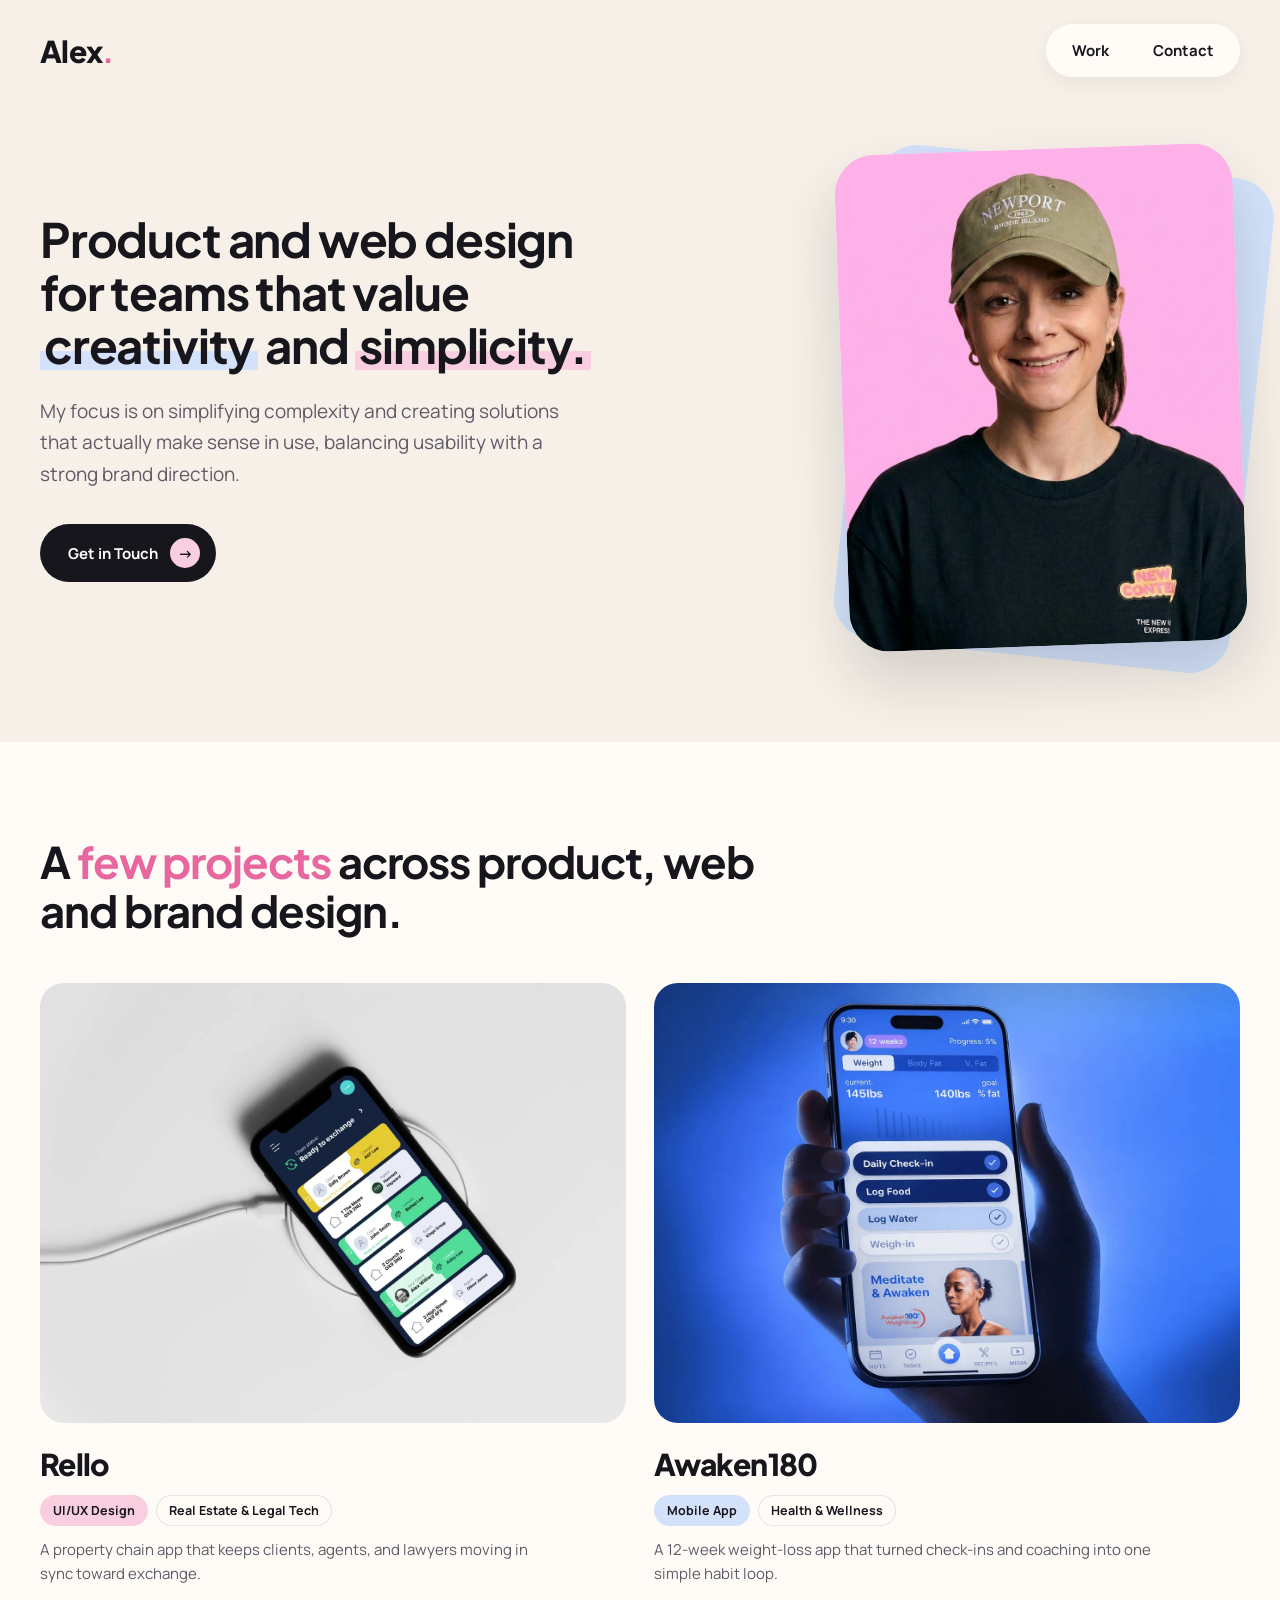
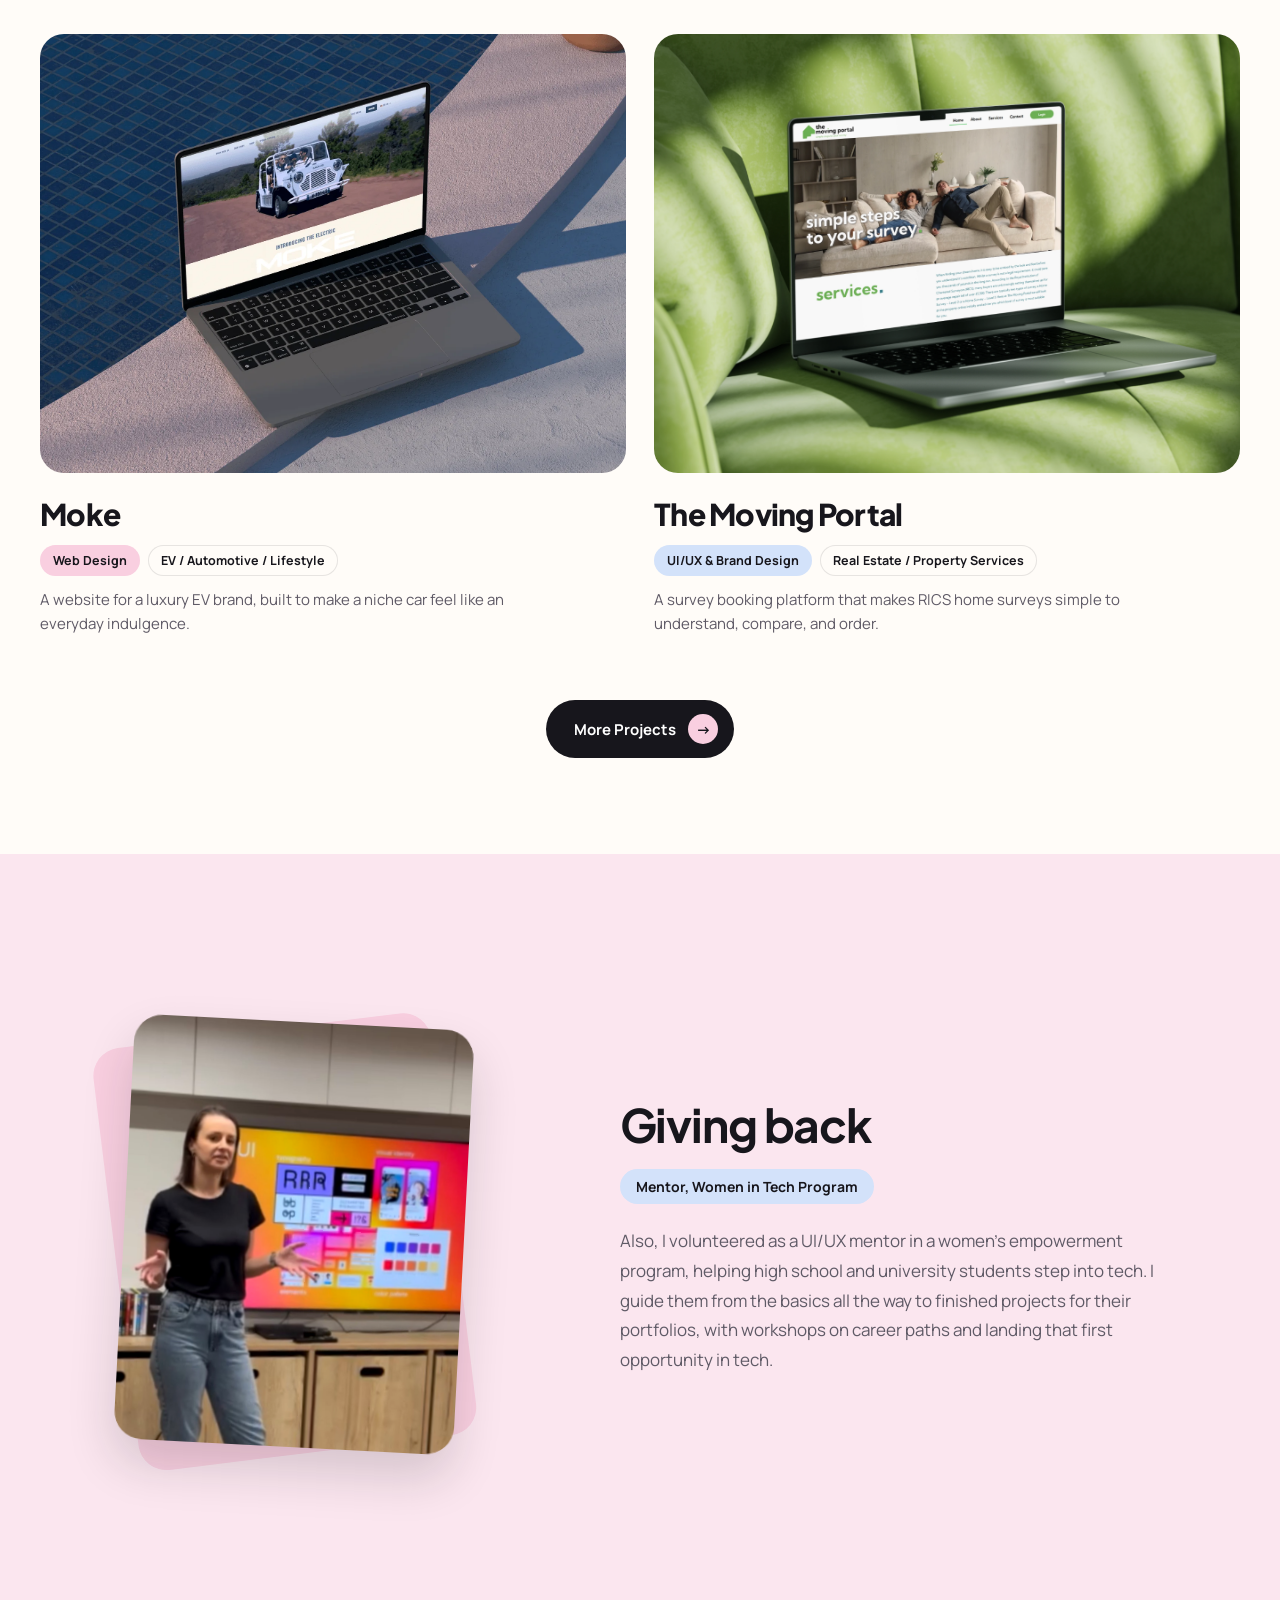
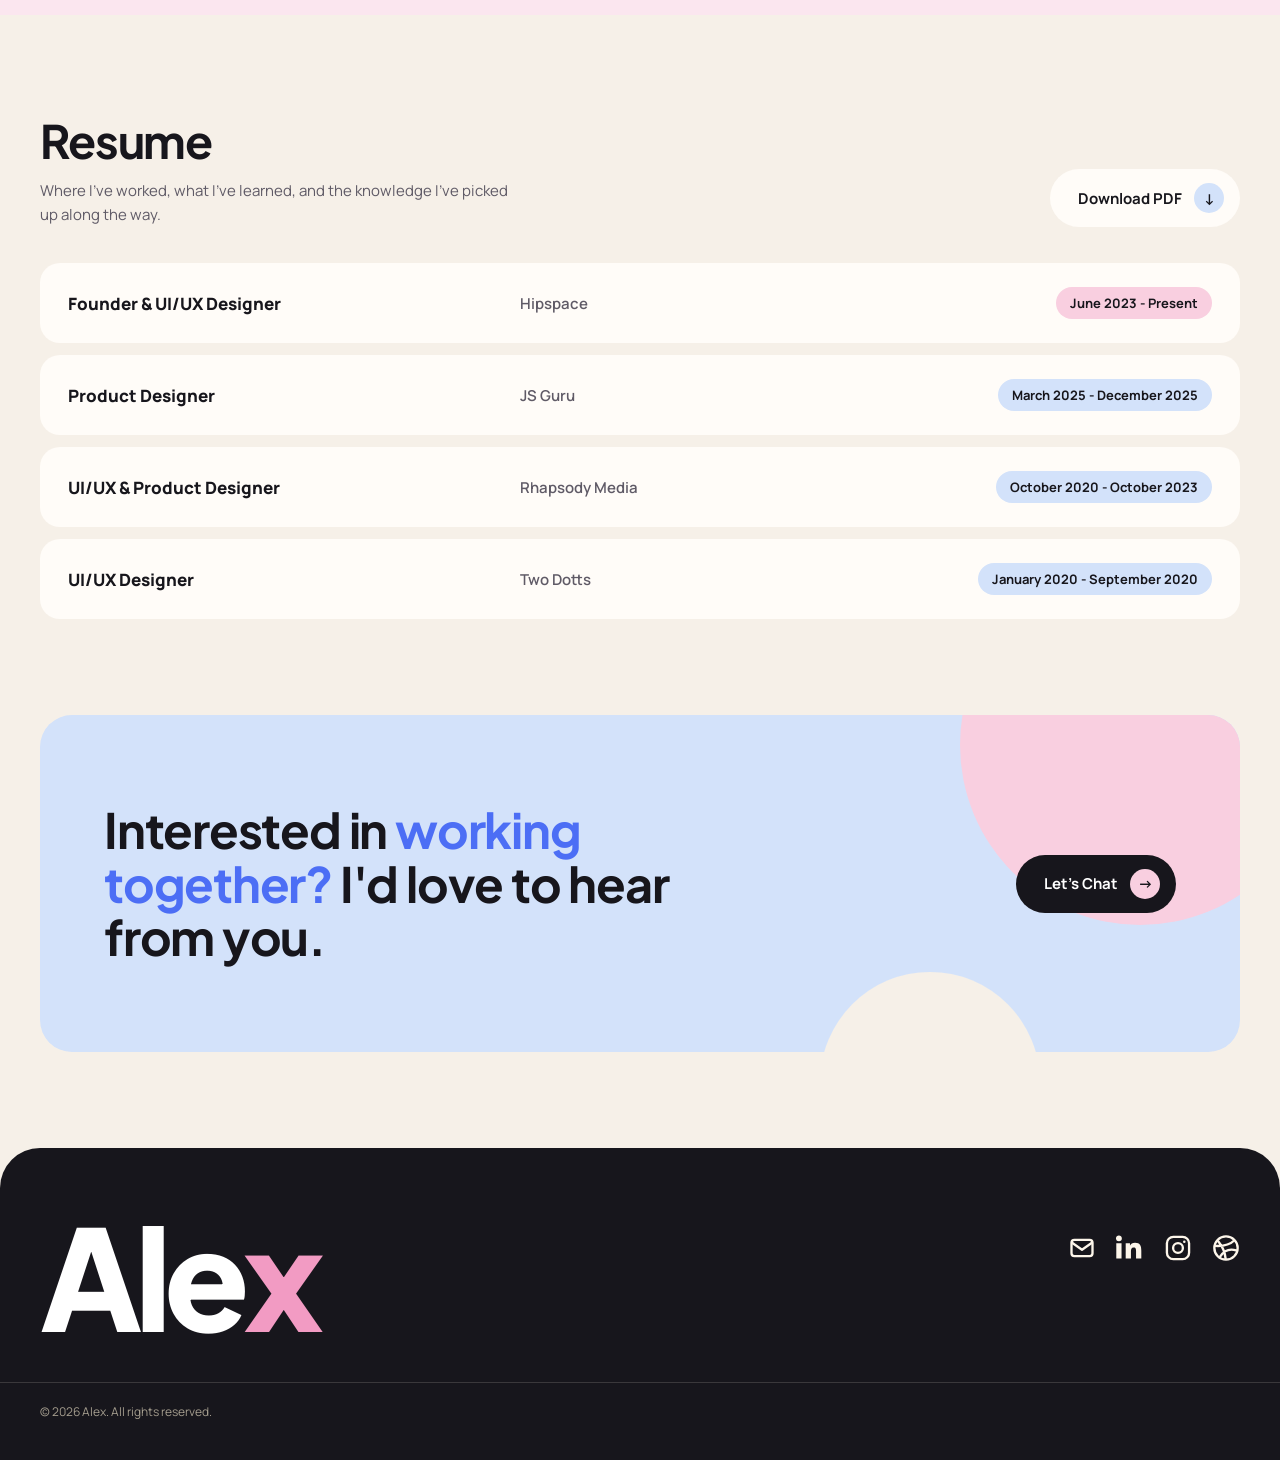
==== index.html @ e675a5ac "Redesign site: new layout, pink/blue/beige palette, rounded cards - New hero with portrait, smaller " ====
<!DOCTYPE html>
<html lang="sr">
<head>
<meta charset="utf-8">
<meta name="viewport" content="width=device-width, initial-scale=1">
<meta name="description" content="UI/UX & product designer focused on creativity and simplicity — turning complex ideas into clear, usable products.">
<link rel="icon" type="image/png" href="assets/favicon.png">
<link rel="apple-touch-icon" href="assets/favicon.png">
<meta property="og:type" content="website">
<meta property="og:site_name" content="Alex">
<meta property="og:title" content="Alex — UI/UX & Product Designer">
<meta property="og:description" content="UI/UX & product designer focused on creativity and simplicity — turning complex ideas into clear, usable products.">
<meta property="og:url" content="https://alexlazarev.space/">
<meta property="og:image" content="https://alexlazarev.space/assets/og-image.png">
<meta property="og:image:width" content="1200">
<meta property="og:image:height" content="630">
<meta property="og:image:alt" content="Alex — Product and web design for teams that value creativity and simplicity.">
<meta name="twitter:card" content="summary_large_image">
<meta name="twitter:title" content="Alex — UI/UX & Product Designer">
<meta name="twitter:description" content="UI/UX & product designer focused on creativity and simplicity — turning complex ideas into clear, usable products.">
<meta name="twitter:image" content="https://alexlazarev.space/assets/og-image.png">
<title>Alex — UI/UX & Product Designer</title>
<link rel="preconnect" href="https://fonts.googleapis.com">
<link rel="preconnect" href="https://fonts.gstatic.com" crossorigin>
<link href="https://fonts.googleapis.com/css2?family=Plus+Jakarta+Sans:wght@500;600;700;800&family=Manrope:wght@400;500;600;700;800&display=swap" rel="stylesheet">
<link rel="stylesheet" href="style.css">
<link rel="stylesheet" href="v2.css">
</head>
<body>
<div class="v2">

  <!-- NAV -->
  <nav class="site-nav">
    <a href="index.html" class="logo">Alex<span>.</span></a>
    <div class="nav-links">
      <a href="work.html" class="nav-link">Work</a>
      <a href="https://calendar.app.google/RJrpbeE9GZRz7fCt5" target="_blank" rel="noopener" class="nav-link">Contact</a>
    </div>
  </nav>

  <!-- HERO -->
  <header class="wrap hero2">
    <div>
      <h1 class="display">
        Product and web design<br> for teams that value<br> <em class="b">creativity</em> and <em>simplicity.</em>
      </h1>
      <p>My focus is on simplifying complexity and creating solutions that actually make sense in use, balancing usability with a strong brand direction.</p>
      <a href="https://calendar.app.google/RJrpbeE9GZRz7fCt5" target="_blank" rel="noopener" class="btn2">Get in Touch <span class="arr">&rarr;</span></a>
    </div>
    <div class="hero-photo">
      <div class="frame">
        <img src="assets/alex-portrait.jpg" alt="Alex" fetchpriority="high">
      </div>
    </div>
  </header>

  <!-- WORK -->
  <div class="band band-white">
  <section id="work" class="wrap sec">
    <h2 class="sec-title display">A <strong>few projects</strong> across product, web and brand design.</h2>
    <div class="proj-grid">

      <a href="case-study-rello.html" class="proj">
        <div class="proj-img">
          <img loading="lazy" decoding="async" src="assets/project-rello.webp" alt="Rello">
          <span class="go">&rarr;</span>
        </div>
        <h3>Rello</h3>
        <div class="tags"><span class="tag p">UI/UX Design</span><span class="tag">Real Estate &amp; Legal Tech</span></div>
        <p>A property chain app that keeps clients, agents, and lawyers moving in sync toward exchange.</p>
      </a>

      <a href="case-study-awaken180.html" class="proj">
        <div class="proj-img">
          <img loading="lazy" decoding="async" src="assets/project-awaken180.webp" alt="Awaken180">
          <span class="go">&rarr;</span>
        </div>
        <h3>Awaken180</h3>
        <div class="tags"><span class="tag b">Mobile App</span><span class="tag">Health &amp; Wellness</span></div>
        <p>A 12-week weight-loss app that turned check-ins and coaching into one simple habit loop.</p>
      </a>

      <a href="case-study-moke.html" class="proj">
        <div class="proj-img">
          <img loading="lazy" decoding="async" src="assets/project-moke.webp" alt="Moke">
          <span class="go">&rarr;</span>
        </div>
        <h3>Moke</h3>
        <div class="tags"><span class="tag p">Web Design</span><span class="tag">EV / Automotive / Lifestyle</span></div>
        <p>A website for a luxury EV brand, built to make a niche car feel like an everyday indulgence.</p>
      </a>

      <a href="case-study-moving-portal.html" class="proj">
        <div class="proj-img">
          <img loading="lazy" decoding="async" src="assets/moving-portal.png" alt="The Moving Portal">
          <span class="go">&rarr;</span>
        </div>
        <h3>The Moving Portal</h3>
        <div class="tags"><span class="tag b">UI/UX &amp; Brand Design</span><span class="tag">Real Estate / Property Services</span></div>
        <p>A survey booking platform that makes RICS home surveys simple to understand, compare, and order.</p>
      </a>

    </div>
    <div class="more-row">
      <a href="work.html" class="btn2">More Projects <span class="arr">&rarr;</span></a>
    </div>
  </section>
  </div>

  <!-- TESTIMONIALS — privremeno sakriveno (ukloni display:none da se vrati) -->
  <div id="testimonials" class="section-pad" style="display:none; padding:120px 56px;">
    <h2 style="font-family:'Newsreader',serif; font-weight:500; font-size:40px; margin:0 0 48px; color:#1a1712; max-width:600px;">Kind words from people I've worked with.</h2>
    <div class="testi-grid" style="display:grid; grid-template-columns:repeat(3,1fr); gap:20px;">
      
        <div style="background:#FBEAF3; padding:32px; border-radius:3px; box-shadow:0 2px 6px rgba(26,23,18,0.04); display:flex; flex-direction:column; gap:24px;">
          <p style="font-size:16px; line-height:1.65; margin:0; color:#3a3327;">"Alex was a key part of our design team on the marketing platform build. She worked seamlessly alongside the rest of us, always keeping the bigger picture in mind while staying sharp on the details. Reliable, collaborative, and easy to build on top of."</p>
          <div style="margin-top:auto; font-size:14.5px; color:#3a3327;">
            <span style="color:#5c5548;">Marc &amp; Marco Founders @</span><span style="font-weight:700; color:#1a1712;">Agenture</span>
          </div>
        </div>

        <div style="background:#FBEAF3; padding:32px; border-radius:3px; box-shadow:0 2px 6px rgba(26,23,18,0.04); display:flex; flex-direction:column; gap:24px;">
          <p style="font-size:16px; line-height:1.65; margin:0; color:#3a3327;">"I worked with Alex across dozens of projects over three years, and what stood out was how consistent she was, whether she was leading a project solo or working as part of a larger team. She takes ownership without needing to be micromanaged, and she always delivered work I could hand straight to a client with confidence."</p>
          <div style="margin-top:auto; font-size:14.5px; color:#3a3327;">
            <span style="color:#5c5548;">Sean Miller CO @</span><span style="font-weight:700; color:#1a1712;">Rhapsody</span>
          </div>
        </div>

        <div style="background:#FBEAF3; padding:32px; border-radius:3px; box-shadow:0 2px 6px rgba(26,23,18,0.04); display:flex; flex-direction:column; gap:24px;">
          <p style="font-size:16px; line-height:1.65; margin:0; color:#3a3327;">"Alex joined us early, back when we were still figuring out what the product even was. She stuck with us through that whole build-up phase, adapting as our direction shifted and never losing momentum. That kind of flexibility is rare, and it made a real difference for us as a young startup."</p>
          <div style="margin-top:auto; font-size:14.5px; color:#3a3327;">
            <span style="color:#5c5548;">Stefan Stevic Founder @</span><span style="font-weight:700; color:#1a1712;">Lion Development</span>
          </div>
        </div>

    </div>
  </div>
  <!-- GIVING BACK -->
  <div class="band band-pink">
  <section id="beyond" class="wrap sec">
    <div class="give">
      <div class="give-photo">
        <div class="frame">
          <img loading="lazy" decoding="async" src="assets/mentor.jpeg" alt="Mentoring students in the women in tech program">
        </div>
      </div>
      <div>
        <h2 class="display">Giving back</h2>
        <span class="role">Mentor, Women in Tech Program</span>
        <p>Also, I volunteered as a UI/UX mentor in a women's empowerment program, helping high school and university students step into tech. I guide them from the basics all the way to finished projects for their portfolios, with workshops on career paths and landing that first opportunity in tech.</p>
      </div>
    </div>
  </section>
  </div>

  <!-- RESUME -->
  <section id="resume" class="wrap sec">
    <div class="res-head">
      <div>
        <h2 class="display">Resume</h2>
        <p>Where I've worked, what I've learned, and the knowledge I've picked up along the way.</p>
      </div>
      <a href="https://drive.google.com/file/d/1EdNJ3-aQaoeslXPMoXIdEKg7okmubhxj/view?usp=sharing" target="_blank" rel="noopener" class="btn2 light">Download PDF <span class="arr">&darr;</span></a>
    </div>
    <div class="res-list">
      <div class="res-row">
        <div class="t">Founder &amp; UI/UX Designer</div>
        <div class="c">Hipspace</div>
        <div class="d">June 2023 - Present</div>
      </div>
      <div class="res-row">
        <div class="t">Product Designer</div>
        <div class="c">JS Guru</div>
        <div class="d">March 2025 - December 2025</div>
      </div>
      <div class="res-row">
        <div class="t">UI/UX &amp; Product Designer</div>
        <div class="c">Rhapsody Media</div>
        <div class="d">October 2020 - October 2023</div>
      </div>
      <div class="res-row">
        <div class="t">UI/UX Designer</div>
        <div class="c">Two Dotts</div>
        <div class="d">January 2020 - September 2020</div>
      </div>
    </div>
  </section>

  <!-- CTA -->
  <section class="wrap">
    <div class="cta2">
      <h2 class="display">Interested in <em>working together?</em> I'd love to hear from you.</h2>
      <a href="https://calendar.app.google/RJrpbeE9GZRz7fCt5" target="_blank" rel="noopener" class="btn2">Let's Chat <span class="arr">&rarr;</span></a>
    </div>
  </section>

  <!-- FOOTER -->
  <div id="contact" class="footer2">
    <div class="footer-top section-pad" style="padding:64px 56px 40px; display:grid; grid-template-columns:1fr auto; gap:24px; align-items:start;">
      <div class="footer-name" style="font-weight:600; font-size:min(14vw,140px); line-height:0.9;">
        <span class="footer-letter fl-0">A</span><span class="footer-letter fl-1">l</span><span class="footer-letter fl-2">e</span><span class="footer-letter fl-3">x</span>
      </div>
      <div style="display:flex; flex-direction:column; gap:12px; font-size:13px; text-align:right; padding-top:12px;">
        <a href="mailto:lazarevicale@gmail.com" class="footer-link fl-email"><span class="fl-label">lazarevicale@gmail.com</span>
          <svg width="15" height="15" viewBox="0 0 24 24" fill="none" stroke="currentColor" stroke-width="2" stroke-linecap="round" stroke-linejoin="round"><rect x="3" y="5" width="18" height="14" rx="2.5"></rect><path d="m3.5 7.5 8.5 6 8.5-6"></path></svg>
        </a>
        <a href="https://www.linkedin.com/in/alexlazarevic/" target="_blank" rel="noopener" class="footer-link fl-linkedin"><span class="fl-label">LinkedIn</span>
          <svg width="15" height="15" viewBox="0 0 24 24" fill="currentColor"><path d="M4.98 3.5A2.5 2.5 0 1 1 0 3.5a2.5 2.5 0 0 1 4.98 0ZM.25 8h4.5v13H.25V8Zm7.4 0h4.32v1.78h.06c.6-1.14 2.07-2.34 4.26-2.34 4.56 0 5.4 3 5.4 6.9V21h-4.5v-6.14c0-1.46-.03-3.34-2.03-3.34-2.04 0-2.35 1.6-2.35 3.24V21h-4.5V8Z"></path></svg>
        </a>
        <a href="#" class="footer-link fl-instagram"><span class="fl-label">Instagram</span>
          <svg width="15" height="15" viewBox="0 0 24 24" fill="none" stroke="currentColor" stroke-width="2" stroke-linecap="round" stroke-linejoin="round"><rect x="2.5" y="2.5" width="19" height="19" rx="5.5"></rect><circle cx="12" cy="12" r="4.2"></circle><circle cx="17.4" cy="6.6" r="1.1" fill="currentColor" stroke="none"></circle></svg>
        </a>
        <a href="https://dribbble.com/aleksandralazarevic" target="_blank" rel="noopener" class="footer-link fl-dribbble"><span class="fl-label">Dribbble</span>
          <svg width="15" height="15" viewBox="0 0 24 24" fill="none" stroke="currentColor" stroke-width="2" stroke-linecap="round" stroke-linejoin="round"><circle cx="12" cy="12" r="10"></circle><path d="M5.3 6.3c3.5 4.2 5.8 9 6.4 15M3 10.2c7.7.4 12.6-1.2 16-4.6M20.7 14c-5.5-1.7-10.2 0-13.6 5.2"></path></svg>
        </a>
      </div>
    </div>
    <div class="section-pad" style="padding:20px 56px 40px; border-top:1px solid rgba(253,246,234,0.15); font-size:12px; color:#a49d8e;">
      © 2026 Alex. All rights reserved.
    </div>
  </div>

</div>
<script src="script.js"></script>
</body>
</html>
---- style.css ----
.hero-polaroid { transition: transform 0.15s ease-out; }
    .hobby-polaroid { transition: transform 0.25s ease-out, box-shadow 0.25s ease-out; cursor: pointer; }
    .hobby-polaroid:hover { transform: rotate(0deg) translateY(-10px) scale(1.04) !important; box-shadow: 0 24px 40px rgba(35,31,26,0.4), 0 4px 8px rgba(35,31,26,0.2) !important; z-index: 2; }
    .footer-letter { display:inline-block; font-family:'Newsreader',serif; transition: color 0.2s ease, font-family 0.2s ease, transform 0.2s ease; cursor:default; }
    .footer-letter:hover { font-family:'Manrope',sans-serif; font-style:italic; transform: translateY(-6px); }
    .footer-letter.fl-0:hover { color:#9FB8FF; }
    .footer-letter.fl-1:hover { color:#826DEE; }
    .footer-letter.fl-2:hover { color:#FF99DC; }
    .footer-letter.fl-3:hover { color:#fdf6ea; }
    .nav-link { transition: color 0.15s ease; }
    .nav-link:hover { color: rgba(255,153,220,0.75) !important; }
    .btn { transition: transform 0.15s ease, box-shadow 0.15s ease, opacity 0.15s ease; }
    .btn:hover { transform: translateY(-2px); box-shadow: 0 8px 16px rgba(26,23,18,0.25); opacity: 0.92; }
    .btn:active { transform: translateY(0); box-shadow: 0 2px 4px rgba(26,23,18,0.2); opacity: 0.85; }
    @keyframes floatSlow { 0%,100% { transform: translateY(0) rotate(0deg); } 50% { transform: translateY(-14px) rotate(2deg); } }
    @keyframes floatMed { 0%,100% { transform: translateY(0) rotate(0deg); } 50% { transform: translateY(-10px) rotate(-6deg); } }
    @keyframes floatFast { 0%,100% { transform: translateY(0) scale(1); } 50% { transform: translateY(-8px) scale(1.08); } }
    .float-slow { animation: floatSlow 4.5s ease-in-out infinite; transition: transform 0.2s ease; }
    .float-med { animation: floatMed 3.2s ease-in-out infinite; transition: transform 0.2s ease; }
    .float-fast { animation: floatFast 2.4s ease-in-out infinite; transition: transform 0.2s ease; }
    .float-slow:hover, .float-med:hover, .float-fast:hover { animation-play-state: paused; transform: scale(1.12) rotate(-4deg); }

    /* Mobile burger menu (button injected by script.js; hidden on desktop) */
    .nav-toggle { display: none; flex-direction: column; justify-content: center; gap: 5px; width: 40px; height: 40px; padding: 8px; margin: -8px -8px -8px 0; background: none; border: 0; cursor: pointer; }
    .nav-toggle span { display: block; width: 24px; height: 2.5px; background: #1a1712; border-radius: 2px; transition: transform 0.25s ease, opacity 0.2s ease; }
    .site-nav.nav-open .nav-toggle span:nth-child(1) { transform: translateY(7.5px) rotate(45deg); }
    .site-nav.nav-open .nav-toggle span:nth-child(2) { opacity: 0; }
    .site-nav.nav-open .nav-toggle span:nth-child(3) { transform: translateY(-7.5px) rotate(-45deg); }

body { margin: 0; background: #fdf6ea; }
    ::selection { background: #E8679F; color: #fdf6ea; }

html { -webkit-text-size-adjust: 100%; }
    img, svg { max-width: 100%; }
    @media (max-width: 960px) {
      .site-nav { padding: 24px 32px !important; }
      .hero { grid-template-columns: 1fr !important; padding: 72px 32px !important; gap: 40px !important; }
      .hero-title { font-size: 46px !important; }
      .section-pad { padding-left: 32px !important; padding-right: 32px !important; }
      .work-grid, .testi-grid { grid-template-columns: repeat(2, 1fr) !important; }
      .cta-band { grid-template-columns: 1fr !important; padding: 64px 32px !important; text-align: center; }
      .cta-band > div:last-child { margin: 0 auto; }
      .cta-title { font-size: 34px !important; }
    }
    @media (max-width: 640px) {
      .site-nav { padding: 20px 20px !important; flex-wrap: wrap; gap: 12px; }
      .nav-links { gap: 18px !important; font-size: 14px !important; }
      .hero { padding: 76px 22px !important; }
      .hero-title { font-size: 42px !important; }
      .hero-polaroid-wrap { width: 100% !important; }
      .hero-polaroid-wrap > div { width: min(380px, 84vw) !important; }
      .section-pad { padding-left: 20px !important; padding-right: 20px !important; }
      .section-head { flex-direction: column !important; align-items: flex-start !important; gap: 16px; }
      .work-grid, .testi-grid { grid-template-columns: 1fr !important; }
      .cta-band { padding: 48px 20px !important; }
      .cta-title { font-size: 28px !important; }
      .resume-row { grid-template-columns: 1fr !important; gap: 4px !important; padding: 16px 0 !important; }
      .footer-top { grid-template-columns: 1fr !important; }
      .footer-top > div:last-child { text-align: left !important; padding-top: 0 !important; }
      .footer-name { font-size: min(20vw, 90px) !important; }
      .hobby-polaroid { width: 44vw !important; max-width: 220px; }
    }
    @media (max-width: 420px) {
      .hero { padding: 64px 20px !important; }
      .hero-title { font-size: 34px !important; }
      .work-grid, .testi-grid { gap: 16px !important; }
    }
    @media (max-width: 370px) {
      .hero { padding: 68px 18px !important; }
      .hero-title { font-size: 38px !important; }
    }

body { margin: 0; background: #fdf6ea; }
    .nav-link { transition: color 0.15s ease; }
    .nav-link:hover { color: rgba(255,153,220,0.75) !important; }
    .btn { transition: transform 0.15s ease, box-shadow 0.15s ease, opacity 0.15s ease; }
    .btn:hover { transform: translateY(-2px); box-shadow: 0 8px 16px rgba(26,23,18,0.25); opacity: 0.92; }
    /* Hover handled at the bottom of this file, on the image rather than the
       whole card — dimming the title and description with it read as disabled. */
    .footer-letter { display:inline-block; font-family:'Newsreader',serif; transition: color 0.2s ease, font-family 0.2s ease, transform 0.2s ease; cursor:default; }
    .footer-letter:hover { font-family:'Manrope',sans-serif; font-style:italic; transform: translateY(-6px); }
    .footer-letter.fl-0:hover { color:#9FB8FF; }
    .footer-letter.fl-1:hover { color:#826DEE; }
    .footer-letter.fl-2:hover { color:#FF99DC; }
    .footer-letter.fl-3:hover { color:#fdf6ea; }

html { -webkit-text-size-adjust: 100%; }
    img, svg { max-width: 100%; }
    @media (max-width: 960px) {
      .site-nav { padding: 24px 32px !important; }
      .section-pad { padding-left: 32px !important; padding-right: 32px !important; }
      .header-title { font-size: 34px !important; }
      .work-grid { grid-template-columns: repeat(2, 1fr) !important; }
      .cta-band { padding: 96px 32px !important; }
      .cta-title { font-size: 34px !important; }
    }
    @media (max-width: 640px) {
      .site-nav { padding: 20px 20px !important; flex-wrap: wrap; gap: 12px; }
      .nav-links { gap: 18px !important; font-size: 14px !important; }
      .section-pad { padding-left: 20px !important; padding-right: 20px !important; }
      .header-title { font-size: 28px !important; }
      .work-grid { grid-template-columns: 1fr !important; gap: 28px !important; }
      .cta-band { padding: 64px 20px !important; }
      .cta-title { font-size: 26px !important; }
      .footer-top { grid-template-columns: 1fr !important; }
      .footer-top > div:last-child { text-align: left !important; padding-top: 0 !important; }
      .footer-name { font-size: min(20vw, 90px) !important; }
    }

body { margin: 0; background: #fdf6ea; }
    .nav-link { transition: color 0.15s ease; }
    .nav-link:hover { color: rgba(255,153,220,0.75) !important; }
    .btn { transition: transform 0.15s ease, box-shadow 0.15s ease, opacity 0.15s ease; }
    .btn:hover { transform: translateY(-2px); box-shadow: 0 8px 16px rgba(26,23,18,0.25); opacity: 0.92; }
    .btn:active { transform: translateY(0); box-shadow: 0 2px 4px rgba(26,23,18,0.2); opacity: 0.85; }

html { -webkit-text-size-adjust: 100%; }
    @media (max-width: 960px) {
      .site-nav { padding: 24px 32px !important; }
      .ph-body { padding: 80px 32px !important; }
    }
    @media (max-width: 640px) {
      .site-nav { padding: 20px 20px !important; flex-wrap: wrap; gap: 12px; }
      .nav-links { gap: 18px !important; font-size: 14px !important; }
      .ph-body { padding: 56px 20px !important; }
      .ph-title { font-size: 32px !important; }
    }

body { margin: 0; background: #fdf6ea; }
    .nav-link { transition: color 0.15s ease; }
    .nav-link:hover { color: rgba(255,153,220,0.75) !important; }
    .footer-letter { display:inline-block; font-family:'Newsreader',serif; transition: color 0.2s ease, font-family 0.2s ease, transform 0.2s ease; cursor:default; }
    .footer-letter:hover { font-family:'Manrope',sans-serif; font-style:italic; transform: translateY(-6px); }
    .footer-letter.fl-0:hover { color:#9FB8FF; }
    .footer-letter.fl-1:hover { color:#826DEE; }
    .footer-letter.fl-2:hover { color:#FF99DC; }
    .footer-letter.fl-3:hover { color:#fdf6ea; }
    .shot { transition: transform 0.2s ease, box-shadow 0.2s ease; }
    .shot:hover { transform: translateY(-6px); box-shadow: 0 16px 28px rgba(26,23,18,0.2); }
    .cs-box { cursor:pointer; user-select:none; transition: opacity 0.15s ease; }
    .cs-box:hover { opacity: 0.7; }
    .cs-box:active { opacity: 0.5; }
    /* Larger, clearer +/✕ toggle icon (same span, so + and ✕ share one size) */
    .cs-box > span:last-child { font-size: 20px; line-height: 1; margin-left: 12px; }
    .more-project-card { position: relative; transition: background 0.15s ease; }
    .more-project-card::after { content:''; position:absolute; inset:-16px; background:#FBEAF3; opacity:0; border-radius:4px; transition: opacity 0.15s ease; z-index:0; pointer-events:none; }
    .more-project-card:hover::after { opacity:0.9; }
    .more-project-card:active::after { opacity:1; }
    .more-project-card > * { position:relative; z-index:1; }
    .scroll-row { display:flex; gap:16px; overflow-x:auto; padding-bottom:12px; }
    .scroll-row::-webkit-scrollbar { height:8px; }
    .scroll-row::-webkit-scrollbar-thumb { background:rgba(26,23,18,0.25); border-radius:4px; }

html { -webkit-text-size-adjust: 100%; }
    img, svg { max-width: 100%; }
    @media (max-width: 960px) {
      .site-nav { padding: 24px 32px !important; }
      .section-pad { padding-left: 32px !important; padding-right: 32px !important; }
      .cs-header-title { font-size: 30px !important; }
      .cs-grid { grid-template-columns: 1fr !important; }
      .cs-sidebar { position: static !important; flex-direction: row !important; flex-wrap: wrap; }
      .cs-sidebar > div { flex: 1 1 220px; }
      .more-grid { grid-template-columns: 1fr !important; }
    }
    @media (max-width: 640px) {
      .site-nav { padding: 20px 20px !important; flex-wrap: wrap; gap: 12px; }
      .nav-links { gap: 18px !important; font-size: 14px !important; }
      .section-pad { padding-left: 20px !important; padding-right: 20px !important; }
      .cs-header-title { font-size: 24px !important; }
      .cs-sidebar { flex-direction: column !important; }
      .cs-box > span:last-child { font-size: 26px; }
      .more-project-card { flex-direction: column !important; align-items: flex-start !important; gap: 14px !important; }
      .more-project-img { width: 100% !important; height: auto !important; aspect-ratio: 16/10; }
      .footer-top { grid-template-columns: 1fr !important; }
      .footer-top > div:last-child { text-align: left !important; padding-top: 0 !important; }
      .footer-name { font-size: min(20vw, 90px) !important; }
    }

.acc-panel{}

/* The "All Projects" / "Download PDF" pill buttons were missing
   text-decoration:none in the original (only the bigger CTA buttons had it
   set inline) — cover every .btn link site-wide instead of patching each
   instance. */
.btn { text-decoration: none !important; }

@media (max-width: 640px) {
  /* Hero portrait polaroid doesn't fit well next to the headline at phone
     widths — drop it so the hero is just the text + CTA. */
  .hero-polaroid-wrap { display: none !important; }

  /* .cs-sidebar > div gets "flex: 1 1 220px" from the 960px breakpoint (row
     layout, 220px-wide columns) which is never reset when the 640px
     breakpoint switches .cs-sidebar back to flex-direction: column — in a
     column flex container that basis applies to HEIGHT instead of width,
     stretching each accordion box to ~220px tall even while collapsed. */
  .cs-sidebar > div { flex: none !important; }

  /* Bump the hero headline back up a bit on phones — the original's 34px
     (28px under 420px) read too small once the hero lost its side image. */
  .hero-title { font-size: 42px !important; }
}
@media (max-width: 420px) {
  .hero-title { font-size: 36px !important; }
}

/* Project cards (home + work) had no hover state worth the name — the home
   ones did nothing, the work ones dimmed the whole card, text included. Just a
   slow, slight zoom inside the frame (which already clips with overflow:hidden)
   and a touch of dimming, on the image alone. */
.home-project img,
.work-card img { transition: transform 0.5s cubic-bezier(0.2, 0.7, 0.2, 1), opacity 0.3s ease; }
.home-project:hover img,
.work-card:hover img { transform: scale(1.04); opacity: 0.88; }
.home-project:active img,
.work-card:active img { opacity: 0.78; }

@media (min-width: 961px) {
  /* Sa sva četiri otvorena akordeona sidebar naraste preko visine ekrana, pa
     mu dno ("Key Decisions") postane nedostupno dok je prikovan. Vlastiti
     scroll na sticky elementu ne ruši njegovu stickiness. Ispod 960px sidebar
     ionako prelazi na position:static, pa ograničenje tamo ne važi. */
  .cs-sidebar {
    max-height: calc(100vh - 64px);
    overflow-y: auto;
    overscroll-behavior: contain;
    /* Traka je vizuelno smetala pri skrolovanju stranice — skrivamo je, a
       skrolovanje sadržaja i dalje radi (točkić/trackpad/tastatura). */
    scrollbar-width: none;
    -ms-overflow-style: none;
  }
  .cs-sidebar::-webkit-scrollbar { width: 0; height: 0; display: none; }

  /* Širi sidebar — na 280px su Deliverables/Industry redovi prelamali. */
  .cs-grid { grid-template-columns: 320px 1fr !important; }
}

/* ===== Case study sidebar: krupniji tekst i malo više prostora =====
   Vrednosti su inline u HTML-u svakog case studyja, pa ih hvatamo preko
   [style*=...] — tako važi i za nove stranice napravljene po istom šablonu,
   bez diranja markupa. */
.cs-sidebar > div { padding: 22px 24px !important; }
.cs-sidebar [style*="font-size:11px"]   { font-size: 12px !important; }   /* ROLE / TOOLS labele */
.cs-sidebar [style*="font-size:13px"]   { font-size: 15px !important; }   /* naslovi sekcija */
.cs-sidebar [style*="font-size:13.5px"] { font-size: 15px !important; }   /* vrednosti i pasusi */
.cs-sidebar [style*="font-size:14.5px"] { font-size: 15.5px !important; } /* Visit live site */
/* +/✕ toggle prati krupniji naslov (na telefonu ostaje 26px iz ranijeg pravila) */
@media (min-width: 641px) {
  .cs-box > span:last-child { font-size: 22px !important; }
}

/* Footer social links — samo ikone, jedna pored druge.
   Natpisi ostaju u HTML-u (.fl-label) ali su vizuelno sklonjeni, da
   linkovi zadrže ime za screen readere. */
.footer-top > div:last-child {
  flex-direction: row !important;
  align-items: center;
  justify-content: flex-end;
  gap: 20px !important;
  padding-top: 22px !important;
}
.fl-label {
  position: absolute; width: 1px; height: 1px; padding: 0; margin: -1px;
  overflow: hidden; clip: rect(0 0 0 0); white-space: nowrap; border: 0;
}
.footer-link {
  display: inline-flex;
  align-items: center;
  justify-content: center;
  color: #fdf6ea;
  text-decoration: none;
  transition: color 0.25s ease, transform 0.25s ease;
}
.footer-link svg {
  width: 28px; height: 28px;
  flex-shrink: 0;
  transition: transform 0.3s cubic-bezier(0.2, 0.7, 0.2, 1);
}
.footer-link:hover { transform: translateY(-3px); }
.footer-link:hover svg { transform: scale(1.12) rotate(-6deg); }
@media (max-width: 640px) {
  /* footer-top pada u jednu kolonu, pa ikone idu uz levu ivicu kao i ime */
  .footer-top > div:last-child { justify-content: flex-start; padding-top: 16px !important; }
}
.footer-link.fl-email:hover     { color: #9FB8FF; } /* blue */
.footer-link.fl-linkedin:hover  { color: #e9e4fb; } /* lavender */
.footer-link.fl-instagram:hover { color: #FF99DC; } /* pink */
.footer-link.fl-dribbble:hover  { color: #FF99DC; } /* pink */

/* --- Mobile burger menu: full-screen overlay; links only tint pink on tap (no movement) --- */
@media (max-width: 640px) {
  .site-nav { position: relative; z-index: 100; }
  .nav-toggle { display: flex; position: relative; z-index: 95; }
  /* keep the logo (div on home, a elsewhere) above the overlay */
  .site-nav > :first-child { position: relative; z-index: 95; }

  .nav-links {
    display: flex !important; flex-direction: column !important;
    align-items: center !important; justify-content: center !important; gap: 6px !important;
    position: fixed; inset: 0; z-index: 90; background: #fdf6ea; padding: 0 24px !important;
    opacity: 0; visibility: hidden;
    transition: opacity 0.3s ease, visibility 0s linear 0.3s;
  }
  .site-nav.nav-open .nav-links { opacity: 1; visibility: visible; transition: opacity 0.3s ease; }
  .nav-links a {
    font-family: 'Newsreader', serif !important; font-weight: 500 !important;
    font-size: 40px !important; line-height: 1.15 !important; padding: 10px 0 !important;
    color: #1a1712 !important; transition: color 0.2s ease;
  }
  /* only the letters turn pink (with opacity) — no movement/animation around the link */
  .nav-links a:hover, .nav-links a:active { color: rgba(255,153,220,0.75) !important; }
}
@media (max-width: 370px) {
  .hero-title { font-size: 38px !important; }
}

/* --- Large screens: contain content in a centered column (max 1280px).
   Coloured bands stay full-bleed; only their inner content pulls in.
   The max() keeps the 56px gutter until the viewport passes ~1392px,
   then the extra space is split evenly into left/right margins. --- */
@media (min-width: 1024px) {
  .site-nav,
  .hero,
  .cta-band,
  .section-pad {
    padding-left: max(56px, calc((100% - 1280px) / 2)) !important;
    padding-right: max(56px, calc((100% - 1280px) / 2)) !important;
  }
}

/* ===== Hero avatar badge: hover pop ===== */
.hero-badge { transform: rotate(-3deg); box-shadow: 0 10px 22px rgba(26,23,18,0.18); transition: transform .3s cubic-bezier(.2,.7,.2,1), box-shadow .3s ease; cursor: pointer; }
.hero-badge img { transition: transform .45s cubic-bezier(.2,.7,.2,1); }
.hero-badge:hover { transform: rotate(0deg) translateY(-6px) scale(1.07); box-shadow: 0 18px 34px rgba(26,23,18,0.26); }
.hero-badge:hover img { transform: scale(1.14); }
@media (prefers-reduced-motion: reduce) {
  .hero-badge, .hero-badge img { transition: none; }
  .hero-badge:hover { transform: rotate(-3deg); }
  .hero-badge:hover img { transform: none; }
}

/* ===== About + Giving back: two-column text ===== */
@media (max-width: 860px) {
  .about-grid { grid-template-columns:1fr !important; gap:40px !important; }
}
---- v2.css ----
/* =====================================================================
   V2 REDESIGN (index + work): roza / plava / bež, zaobljeni boxevi.
   Sve je pod .v2 da ne dira case study stranice.
   ===================================================================== */
.v2 {
  --bg: #F6F0E8;
  --bg-2: #EEE5D8;
  --card: #FFFCF8;
  --pink: #F9CFE0;
  --pink-strong: #E8679F;
  --blue: #D3E2FA;
  --blue-strong: #4C6EF5;
  --ink: #17161C;
  --muted: #5F5A66;
  --line: rgba(23,22,28,0.10);
  --r-lg: 32px;
  --r-md: 24px;
  font-family: 'Manrope', sans-serif;
  background: var(--bg);
  color: var(--ink);
  width: 100%;
  overflow-x: hidden;
}
body:has(.v2) { background: #F6F0E8; }
.v2 ::selection { background: var(--pink-strong); color: #fff; }
.v2 .wrap { max-width: 1280px; margin: 0 auto; padding: 0 40px; box-sizing: border-box; }
.v2 .display { font-family: 'Plus Jakarta Sans', 'Manrope', sans-serif; letter-spacing: -0.025em; }

/* NAV */
.v2 .site-nav { display: flex; align-items: center; justify-content: space-between; padding: 24px 40px !important; max-width: 1280px; margin: 0 auto; box-sizing: border-box; }
.v2 .logo { font-family: 'Plus Jakarta Sans', sans-serif; font-weight: 800; font-size: 30px; letter-spacing: -0.025em; color: var(--ink); text-decoration: none; }
.v2 .logo span { color: var(--pink-strong); }
.v2 .nav-links { display: flex; align-items: center; gap: 4px; background: var(--card); padding: 6px; border-radius: 999px; box-shadow: 0 6px 20px rgba(23,22,28,0.06); }
.v2 .nav-links a { color: var(--ink); text-decoration: none; font-weight: 700; font-size: 15px; padding: 10px 20px; border-radius: 999px; transition: background .2s ease, color .2s ease; }
.v2 .nav-links a:hover { background: var(--pink); color: var(--ink) !important; }
.v2 .nav-links a.is-active { background: var(--ink); color: #fff; }

/* BUTTONS */
.v2 .btn2 { display: inline-flex; align-items: center; gap: 12px; background: var(--ink); color: #fff; font-weight: 700; font-size: 15px; padding: 14px 16px 14px 28px; border-radius: 999px; text-decoration: none; transition: transform .2s ease, box-shadow .2s ease; }
.v2 .btn2:hover { transform: translateY(-2px); box-shadow: 0 12px 24px rgba(23,22,28,0.18); }
.v2 .btn2 .arr { display: inline-grid; place-items: center; width: 30px; height: 30px; border-radius: 50%; background: var(--pink); color: var(--ink); font-size: 15px; transition: transform .25s ease; }
.v2 .btn2:hover .arr { transform: translateX(3px); }
.v2 .btn2.light { background: var(--card); color: var(--ink); }
.v2 .btn2.light .arr { background: var(--blue); }

/* STATUS PILL */
.v2 .status { display: inline-flex; align-items: center; gap: 10px; background: var(--card); padding: 8px 16px 8px 12px; border-radius: 999px; font-size: 14px; font-weight: 700; box-shadow: 0 6px 18px rgba(23,22,28,0.06); }
.v2 .status i { width: 9px; height: 9px; border-radius: 50%; background: var(--blue-strong); box-shadow: 0 0 0 4px var(--blue); animation: v2pulse 2s ease-in-out infinite; }
@keyframes v2pulse { 50% { box-shadow: 0 0 0 7px rgba(76,110,245,0.15); } }

/* HERO */
.v2 .hero2 { display: grid; grid-template-columns: 1.15fr 0.85fr; gap: 64px; align-items: center; padding-top: 48px; padding-bottom: 96px; }
.v2 .hero2 h1 { font-size: clamp(40px, 5.2vw, 74px); line-height: 1.04; font-weight: 700; margin: 26px 0 24px; }
.v2 .hero2 h1 em { font-style: normal; background: linear-gradient(transparent 60%, var(--pink) 60%, var(--pink) 92%, transparent 92%); padding: 0 4px; -webkit-box-decoration-break: clone; box-decoration-break: clone; }
.v2 .hero2 h1 em.b { background: linear-gradient(transparent 60%, var(--blue) 60%, var(--blue) 92%, transparent 92%); }
.v2 .hero2 p { font-size: 19px; line-height: 1.65; color: var(--muted); max-width: 560px; margin: 0 0 34px; }
.v2 .hero-photo { position: relative; justify-self: center; width: 100%; max-width: 460px; }
.v2 .hero-photo::before { content: ''; position: absolute; inset: 0; background: var(--blue); border-radius: 40px; transform: rotate(6deg) translate(14px, 10px); }
.v2 .hero-photo .frame { position: relative; border-radius: 40px; overflow: hidden; aspect-ratio: 4/5; box-shadow: 0 30px 60px rgba(23,22,28,0.16); transform: rotate(-2deg); transition: transform .5s cubic-bezier(.2,.7,.2,1); }
.v2 .hero-photo:hover .frame { transform: rotate(0deg) translateY(-6px); }
.v2 .hero-photo img { width: 100%; height: 100%; object-fit: cover; display: block; }
.v2 .hero-photo .chip { position: absolute; background: var(--card); padding: 10px 18px; border-radius: 999px; font-size: 14px; font-weight: 700; box-shadow: 0 14px 30px rgba(23,22,28,0.14); white-space: nowrap; }
.v2 .hero-photo .chip.c1 { left: -32px; bottom: 72px; transform: rotate(-6deg); }
.v2 .hero-photo .chip.c2 { right: -20px; top: 44px; transform: rotate(5deg); background: var(--pink); }

/* SECTIONS */
.v2 .sec { padding-top: 96px; padding-bottom: 96px; }
.v2 .sec-title { font-size: clamp(30px, 3.4vw, 46px); line-height: 1.12; font-weight: 700; margin: 0 0 48px; max-width: 720px; }
.v2 .sec-title strong { color: var(--pink-strong); }

/* PROJECT CARDS */
.v2 .proj-grid { display: grid; grid-template-columns: repeat(2, 1fr); gap: 48px 28px; }
.v2 .proj { display: block; text-decoration: none; color: inherit; }
.v2 .proj-img { border-radius: var(--r-md); overflow: hidden; aspect-ratio: 4/3; background: var(--bg-2); position: relative; }
.v2 .proj-img img { width: 100%; height: 100%; object-fit: cover; display: block; transition: transform .7s cubic-bezier(.2,.7,.2,1); }
.v2 .proj:hover .proj-img img { transform: scale(1.05); }
.v2 .proj-img .go { position: absolute; right: 18px; top: 18px; width: 50px; height: 50px; border-radius: 50%; background: var(--card); display: grid; place-items: center; font-size: 20px; opacity: 0; transform: scale(.8) rotate(-45deg); transition: opacity .3s ease, transform .3s ease; }
.v2 .proj:hover .go { opacity: 1; transform: scale(1) rotate(-45deg); }
.v2 .proj h3 { font-family: 'Plus Jakarta Sans', sans-serif; font-weight: 800; font-size: 30px; letter-spacing: -0.025em; margin: 22px 0 12px; }
.v2 .tags { display: flex; flex-wrap: wrap; gap: 8px; margin-bottom: 12px; }
.v2 .tag { font-size: 12.5px; font-weight: 700; padding: 6px 12px; border-radius: 999px; border: 1.5px solid var(--line); background: var(--card); }
.v2 .tag.p { background: var(--pink); border-color: transparent; }
.v2 .tag.b { background: var(--blue); border-color: transparent; }
.v2 .proj p { font-size: 15px; line-height: 1.6; color: var(--muted); margin: 0; max-width: 520px; }
.v2 .more-row { display: flex; justify-content: center; margin-top: 64px; }

/* GIVING BACK */
.v2 .give { display: grid; grid-template-columns: 0.9fr 1.1fr; gap: 72px; align-items: center; background: var(--card); border-radius: var(--r-lg); padding: 72px 64px; }
.v2 .give-photo { position: relative; max-width: 340px; justify-self: center; width: 100%; }
.v2 .give-photo::before { content: ''; position: absolute; inset: 0; background: var(--pink); border-radius: 28px; transform: rotate(-7deg) translate(-10px, 6px); }
.v2 .give-photo .frame { position: relative; border-radius: 28px; overflow: hidden; aspect-ratio: 4/5; box-shadow: 0 24px 48px rgba(23,22,28,0.16); transform: rotate(3deg); will-change: transform; backface-visibility: hidden; transition: transform .45s cubic-bezier(.2,.7,.2,1); }
.v2 .give-photo:hover .frame { transform: rotate(0deg) translateY(-4px); }
.v2 .give-photo img { width: 100%; height: 100%; object-fit: cover; object-position: 30% 30%; filter: contrast(1.05) saturate(1.06); display: block; }
.v2 .give h2 { font-size: clamp(34px, 3.6vw, 48px); font-weight: 700; margin: 0 0 16px; }
.v2 .give .role { display: inline-block; background: var(--blue); font-weight: 700; font-size: 14px; padding: 8px 16px; border-radius: 999px; margin-bottom: 22px; }
.v2 .give p { font-size: 17px; line-height: 1.75; color: var(--muted); margin: 0; max-width: 560px; }

/* RESUME */
.v2 .res-head { display: flex; align-items: flex-end; justify-content: space-between; gap: 24px; margin-bottom: 36px; }
.v2 .res-head h2 { font-size: clamp(34px, 3.6vw, 48px); font-weight: 700; margin: 0 0 10px; }
.v2 .res-head p { font-size: 15px; line-height: 1.6; color: var(--muted); margin: 0; max-width: 480px; }
.v2 .res-list { display: grid; gap: 12px; }
.v2 .res-row { display: grid; grid-template-columns: 1.2fr 1fr auto; gap: 16px; align-items: center; background: var(--card); border-radius: 20px; padding: 24px 28px; transition: transform .25s ease, box-shadow .25s ease; }
.v2 .res-row:hover { transform: translateY(-2px); box-shadow: 0 12px 28px rgba(23,22,28,0.07); }
.v2 .res-row .t { font-weight: 800; font-size: 17px; }
.v2 .res-row .c { color: var(--muted); font-size: 15px; font-weight: 600; }
.v2 .res-row .d { font-size: 13px; font-weight: 700; background: var(--blue); padding: 7px 14px; border-radius: 999px; white-space: nowrap; }
.v2 .res-row:first-child .d { background: var(--pink); }

/* CTA */
.v2 .cta2 { position: relative; overflow: hidden; background: var(--blue); border-radius: var(--r-lg); padding: 88px 64px; display: grid; grid-template-columns: 1fr auto; gap: 40px; align-items: center; }
.v2 .cta2::before, .v2 .cta2::after { content: ''; position: absolute; border-radius: 50%; }
.v2 .cta2::before { width: 360px; height: 360px; background: var(--pink); right: -80px; top: -150px; }
.v2 .cta2::after { width: 220px; height: 220px; background: var(--bg); right: 200px; bottom: -140px; }
.v2 .cta2 > * { position: relative; z-index: 1; }
.v2 .cta2 h2 { font-size: clamp(30px, 3.8vw, 52px); line-height: 1.1; font-weight: 700; margin: 0; max-width: 640px; }
.v2 .cta2 h2 em { font-style: normal; color: var(--blue-strong); }

/* PAGE HEADER (work) */
.v2 .page-head { padding-top: 56px; padding-bottom: 64px; }
.v2 .page-head h1 { font-size: clamp(40px, 5vw, 72px); line-height: 1.04; font-weight: 700; margin: 0; max-width: 900px; }
.v2 .page-head h1 strong { color: var(--pink-strong); }

/* FOOTER */
.v2 .footer2 { background: var(--ink); color: #fff; margin-top: 96px; border-radius: 40px 40px 0 0; }
.v2 .footer2 .footer-letter.fl-0:hover { color: #9FB8FF; }
.v2 .footer2 .footer-link.fl-email:hover { color: #9FB8FF; }

/* RESPONSIVE */
@media (max-width: 960px) {
  .v2 .hero2 { grid-template-columns: 1fr; gap: 64px; padding-bottom: 72px; }
  .v2 .hero-photo { max-width: 400px; }
  .v2 .give { grid-template-columns: 1fr; gap: 56px; padding: 56px 32px; }
  .v2 .cta2 { grid-template-columns: 1fr; padding: 64px 36px; }
}
@media (max-width: 720px) {
  .v2 .wrap { padding: 0 20px; }
  .v2 .site-nav { padding: 18px 20px !important; }
  .v2 .proj-grid { grid-template-columns: 1fr; gap: 44px; }
  .v2 .proj h3 { font-size: 26px; }
  .v2 .sec { padding-top: 72px; padding-bottom: 72px; }
  .v2 .res-head { flex-direction: column; align-items: flex-start; }
  .v2 .res-row { grid-template-columns: 1fr; gap: 6px; padding: 20px 22px; }
  .v2 .res-row .d { justify-self: start; margin-top: 6px; }
  .v2 .hero-photo { max-width: 320px; }
  .v2 .hero-photo .chip.c1 { left: -10px; }
  .v2 .hero-photo .chip.c2 { right: -6px; }
  .v2 .give-photo { max-width: 280px; }
  .v2 .footer2 { border-radius: 28px 28px 0 0; margin-top: 72px; }
}
@media (max-width: 640px) {
  /* mobilni meni (overlay iz style.css): poništi pill izgled */
  .v2 .nav-links { background: var(--bg) !important; box-shadow: none; border-radius: 0; }
  .v2 .nav-links a { font-family: 'Plus Jakarta Sans', sans-serif !important; font-weight: 700 !important; }
  .v2 .nav-links a.is-active { background: none; color: var(--pink-strong) !important; }
}
@media (prefers-reduced-motion: reduce) {
  .v2 *, .v2 *::before { animation: none !important; transition: none !important; }
}

/* grid stavke ne smiju širiti stranicu na mobilnom */
.v2 .hero2 > *, .v2 .proj-grid > *, .v2 .give > *, .v2 .cta2 > *, .v2 .res-row > * { min-width: 0; }
@media (max-width: 960px) {
  .v2 .hero2, .v2 .give, .v2 .cta2 { grid-template-columns: minmax(0, 1fr); }
}
@media (max-width: 720px) {
  .v2 .proj-grid, .v2 .res-row { grid-template-columns: minmax(0, 1fr); }
  .v2 .hero2 h1 { overflow-wrap: break-word; }
}

/* ===== Sekcije u različitim bojama (full-bleed trake) ===== */
.v2 .band { width: 100%; }
.v2 .band-white { background: #FFFCF8; }
.v2 .band-pink { background: #FBE6EF; }
.v2 .band-blue { background: #E6EEFB; }
.v2 .band-white .proj-img { background: #F3ECE2; }
.v2 .band-pink .give { background: transparent; padding-left: 0; padding-right: 0; }
.v2 .band-white + .band, .v2 .band + .band-white { margin-top: 0; }

/* ===== Footer: Alex drugim fontom ===== */
.v2 .footer-letter { font-family: "Plus Jakarta Sans", sans-serif; font-weight: 800; letter-spacing: -0.05em; }
.v2 .footer-letter:hover { font-family: "Plus Jakarta Sans", sans-serif; font-style: italic; }
.v2 .footer-name .footer-letter.fl-3 { color: #F29BC3; }

/* poravnanje .section-pad sa .wrap (1200px sadržaj) */
@media (min-width: 1024px) {
  .v2 .section-pad {
    padding-left: max(40px, calc((100% - 1200px) / 2)) !important;
    padding-right: max(40px, calc((100% - 1200px) / 2)) !important;
  }
}

/* ===== Case study stranice u novom stilu ===== */
.v2.cs-page .cs-header-title {
  font-family: "Plus Jakarta Sans", sans-serif !important; font-style: normal !important;
  font-weight: 600 !important; font-size: clamp(28px, 3.4vw, 46px) !important;
  line-height: 1.18 !important; letter-spacing: -0.025em; max-width: 920px !important;
}
.v2.cs-page .cs-header-title span { font-style: normal !important; font-weight: 800 !important; color: var(--pink-strong); }
.v2.cs-page .cs-grid { gap: 40px !important; }
.v2.cs-page .cs-sidebar { gap: 10px !important; }
.v2.cs-page .cs-sidebar > div { background: var(--card) !important; border-radius: 18px; box-shadow: 0 4px 14px rgba(23,22,28,0.04); }
.v2.cs-page .cs-sidebar > div:first-child { background: var(--pink) !important; }
.v2.cs-page .cs-sidebar .btn { border-radius: 999px !important; background: var(--ink) !important; color: #fff !important; }
.v2.cs-page .cs-sidebar [style*="color:#8a8172"] { color: var(--muted) !important; }
.v2.cs-page .cs-grid > div:last-child { gap: 20px !important; }
.v2.cs-page .cs-grid > div:last-child > img,
.v2.cs-page .cs-grid > div:last-child > div,
.v2.cs-page .cs-grid > div:last-child > div > div { border-radius: 24px; overflow: hidden; }
.v2.cs-page .cs-grid > div:last-child img { border-radius: 24px; }
.v2.cs-page .scroll-row > * { border-radius: 20px; overflow: hidden; }
.v2.cs-page h2 { font-family: "Plus Jakarta Sans", sans-serif !important; font-weight: 700 !important; letter-spacing: -0.025em; }
.v2.cs-page .more-section { background: #FFFCF8; padding-top: 88px !important; padding-bottom: 96px !important; }
.v2.cs-page .more-project-img { border-radius: 18px; }
.v2.cs-page .more-project-card::after { background: var(--pink); border-radius: 24px; }
.v2.cs-page .more-project-card [style*="font-size:20px"] { font-family: "Plus Jakarta Sans", sans-serif; font-weight: 800 !important; letter-spacing: -0.02em; }
.v2.cs-page .footer2 { margin-top: 0; }
.v2.cs-page [style*="color:#5c5548"] { color: var(--muted) !important; }
.v2.cs-page [style*="color:#3a3327"] { color: #3d3943 !important; }
.v2.cs-page { overflow-x: clip; }
.v2 .band-white + .wrap > .cta2, .v2 .band + section > .cta2 { margin-top: 96px; }

/* ===== Hero naslov: manji, ručni prelomi redova ===== */
.v2 .hero2 { grid-template-columns: 1.3fr 0.7fr; }
.v2 .hero2 h1 { font-size: clamp(34px, 3.7vw, 54px); line-height: 1.12; margin-top: 0; text-wrap: balance; }
@media (max-width: 960px) { .v2 .hero2 { grid-template-columns: minmax(0, 1fr); } }
@media (max-width: 720px) { .v2 .hero2 h1 br { display: none; } }

/* ===== Footer: Alex bez animacije ===== */
.v2 .footer-letter, .v2 .footer-letter:hover { transform: none !important; transition: none !important; font-style: normal !important; color: inherit !important; }
.v2 .footer-name .footer-letter.fl-3, .v2 .footer-name .footer-letter.fl-3:hover { color: #F29BC3 !important; }

/* ===== Resume: nazivi firmi poravnati u istoj koloni ===== */
.v2 .res-row { grid-template-columns: minmax(0, 1fr) minmax(0, 1fr) 240px; }
.v2 .res-row .d { justify-self: end; }
@media (max-width: 720px) {
  .v2 .res-row { grid-template-columns: minmax(0, 1fr); }
  .v2 .res-row .d { justify-self: start; }
}
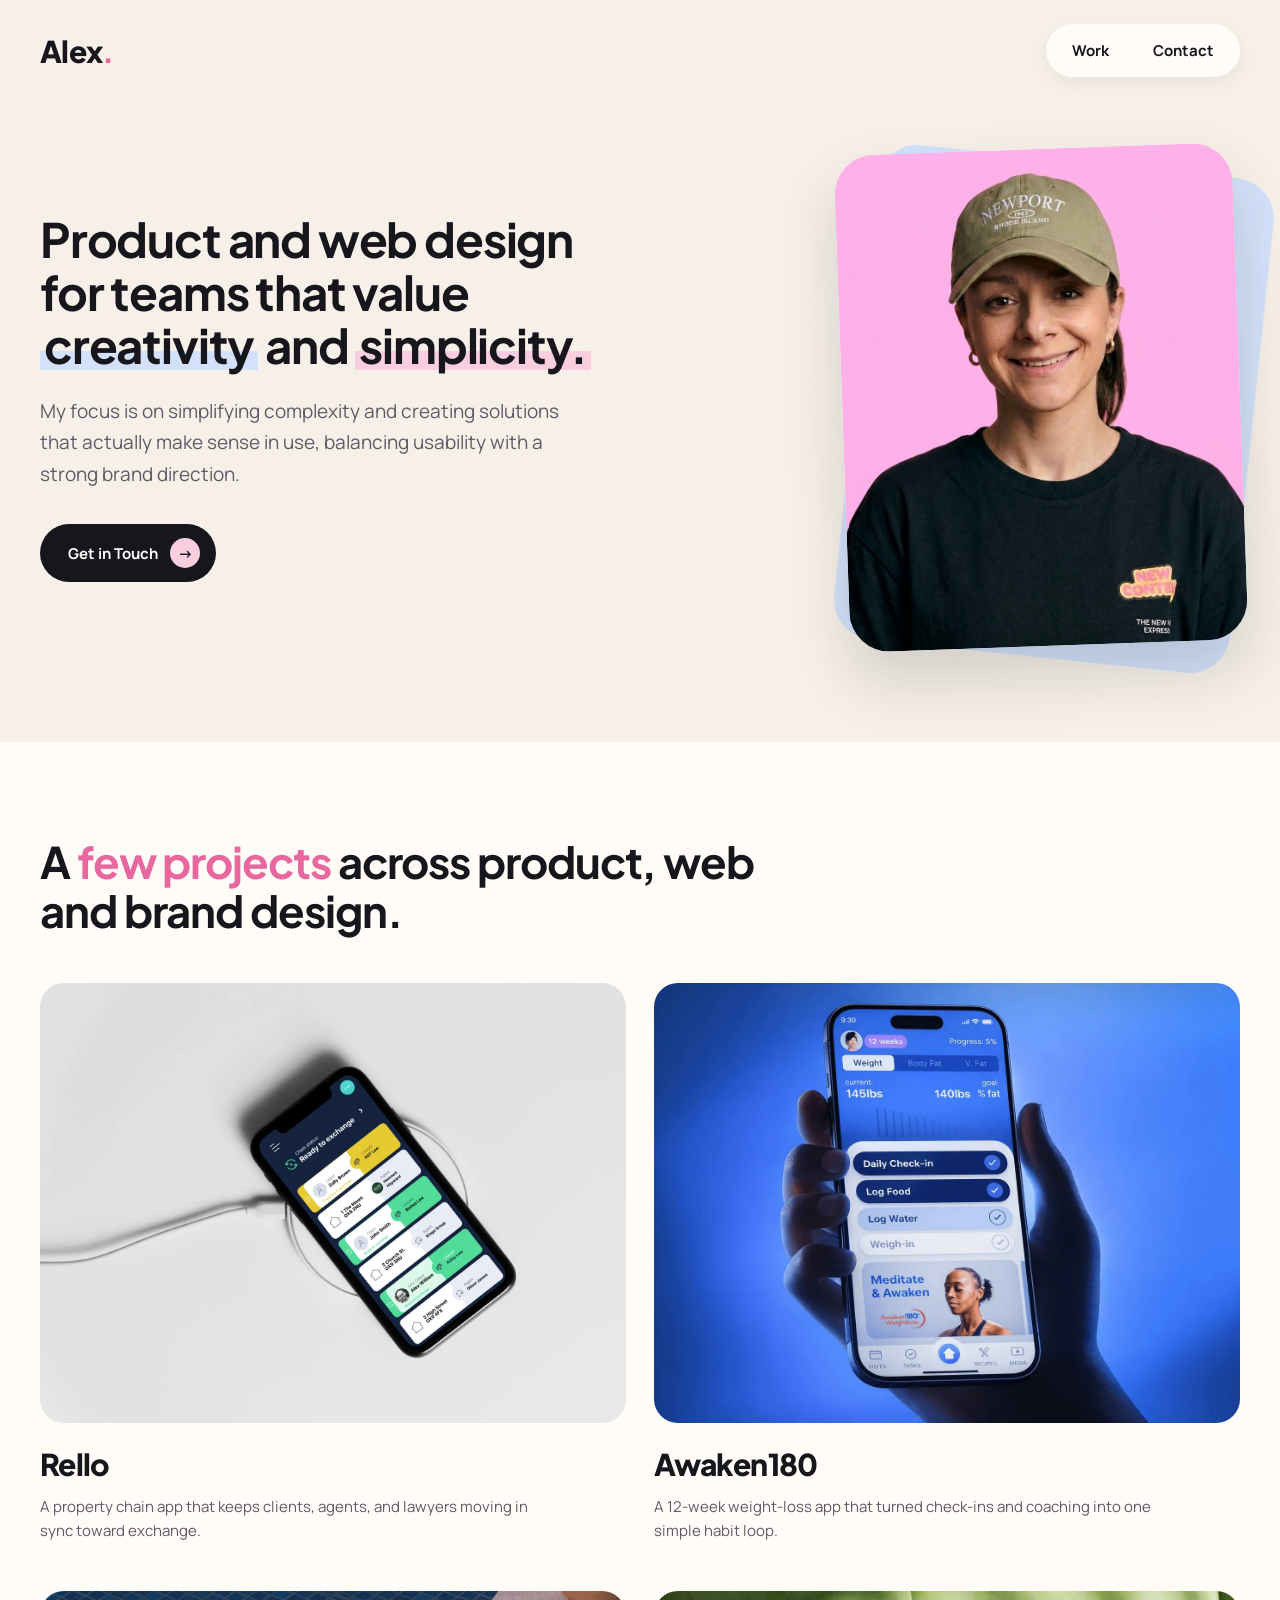
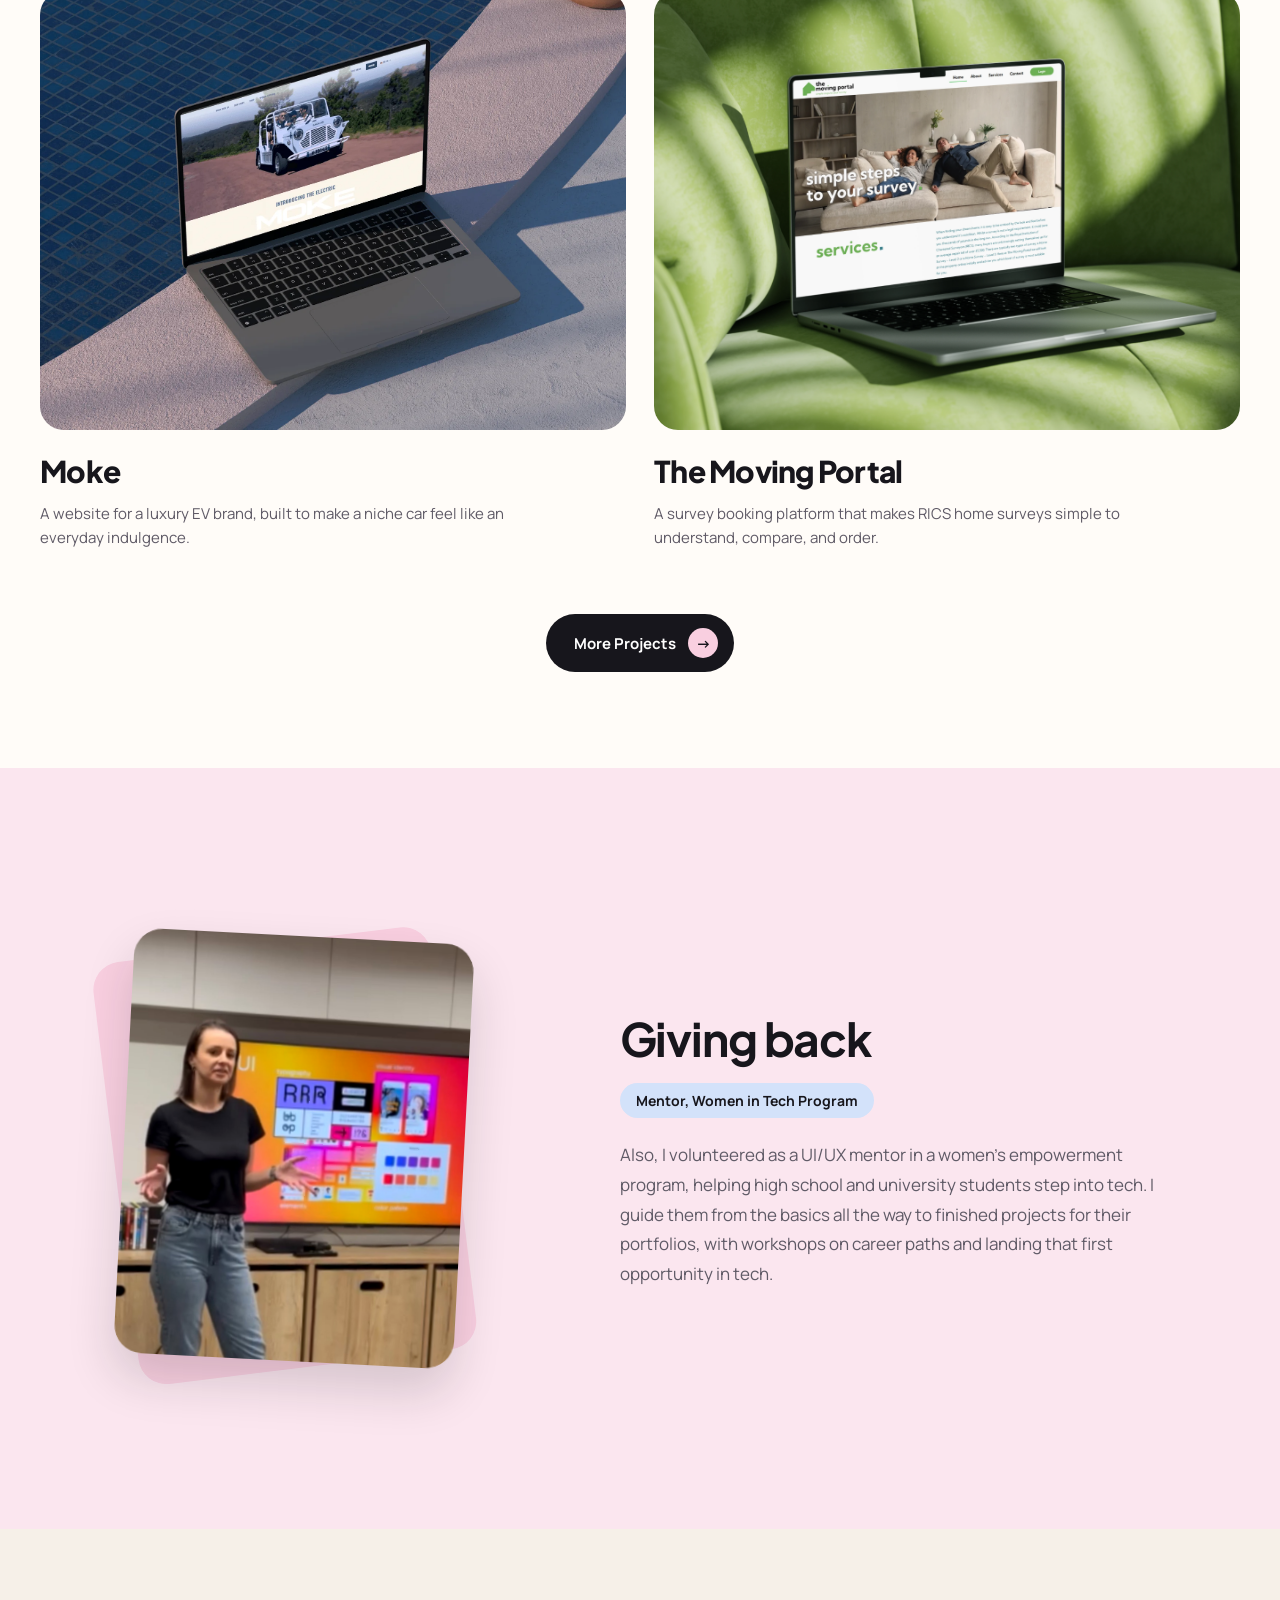
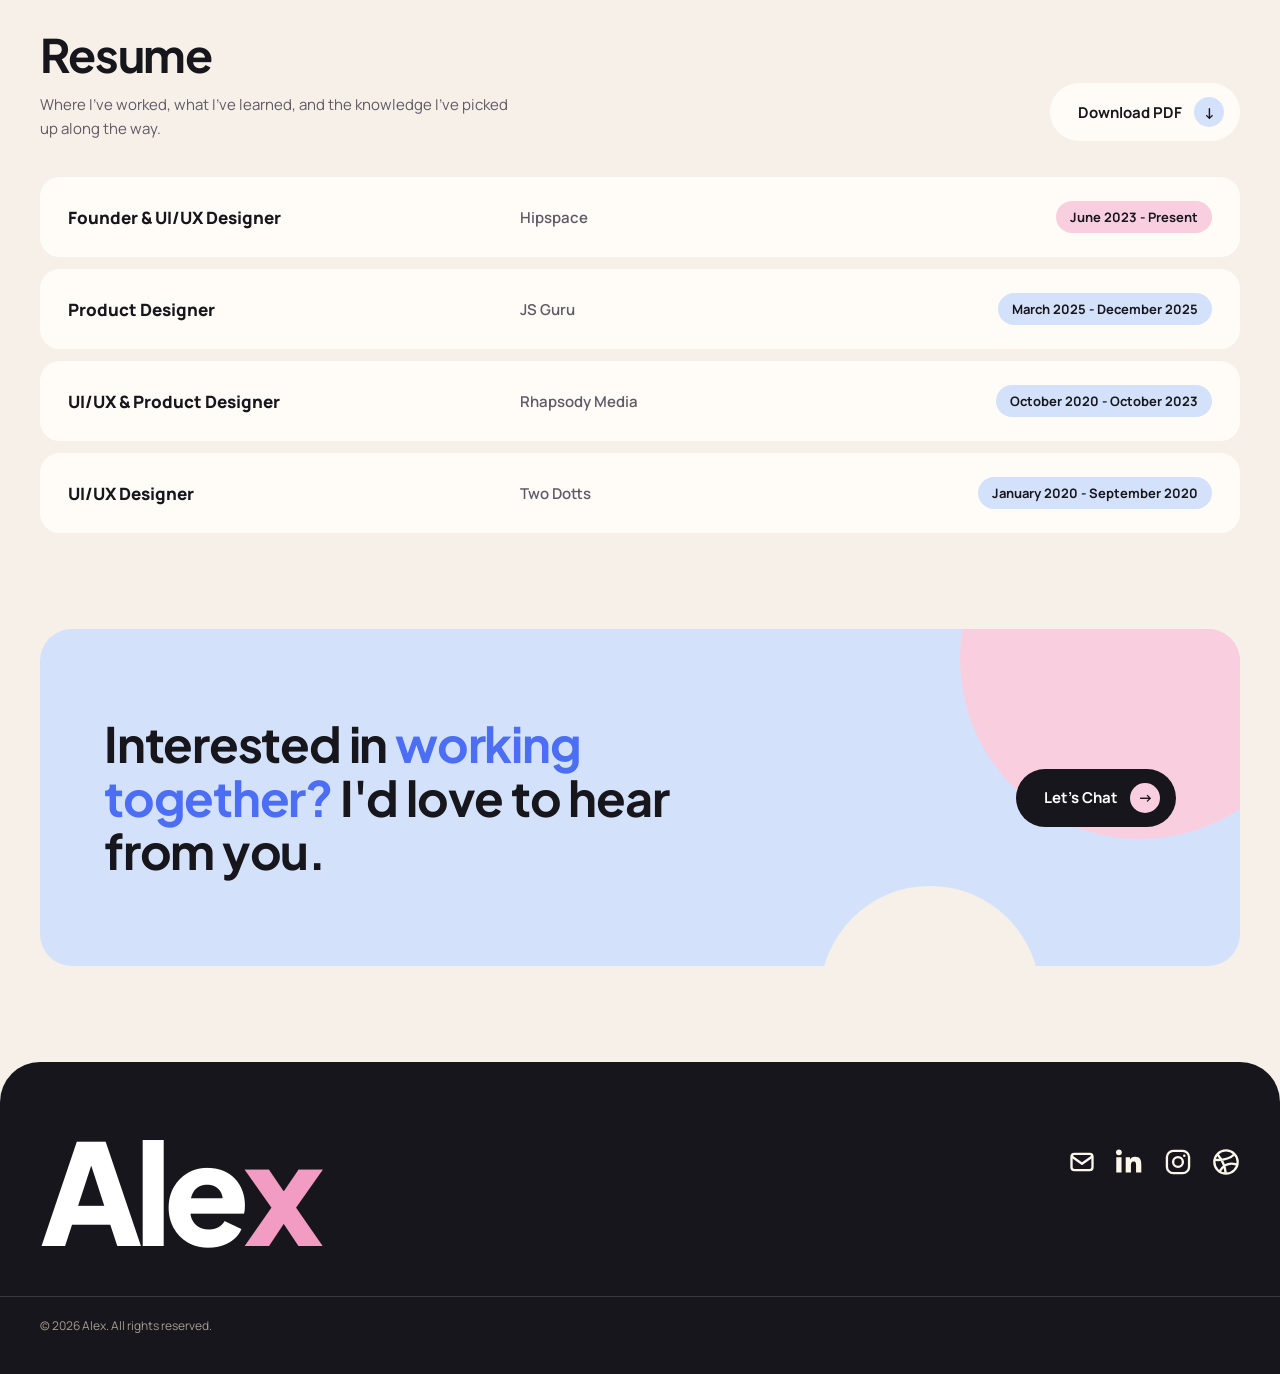
==== commit aa5f64f4: "Remove tags from project cards Co-Authored-By: Claude Opus 5.5 <noreply@anthropic.com>" ====
--- a/index.html
+++ b/index.html
@@ -66,7 +66,6 @@
           <span class="go">&rarr;</span>
         </div>
         <h3>Rello</h3>
-        <div class="tags"><span class="tag p">UI/UX Design</span><span class="tag">Real Estate &amp; Legal Tech</span></div>
         <p>A property chain app that keeps clients, agents, and lawyers moving in sync toward exchange.</p>
       </a>
 
@@ -76,7 +75,6 @@
           <span class="go">&rarr;</span>
         </div>
         <h3>Awaken180</h3>
-        <div class="tags"><span class="tag b">Mobile App</span><span class="tag">Health &amp; Wellness</span></div>
         <p>A 12-week weight-loss app that turned check-ins and coaching into one simple habit loop.</p>
       </a>
 
@@ -86,7 +84,6 @@
           <span class="go">&rarr;</span>
         </div>
         <h3>Moke</h3>
-        <div class="tags"><span class="tag p">Web Design</span><span class="tag">EV / Automotive / Lifestyle</span></div>
         <p>A website for a luxury EV brand, built to make a niche car feel like an everyday indulgence.</p>
       </a>
 
@@ -96,7 +93,6 @@
           <span class="go">&rarr;</span>
         </div>
         <h3>The Moving Portal</h3>
-        <div class="tags"><span class="tag b">UI/UX &amp; Brand Design</span><span class="tag">Real Estate / Property Services</span></div>
         <p>A survey booking platform that makes RICS home surveys simple to understand, compare, and order.</p>
       </a>
 
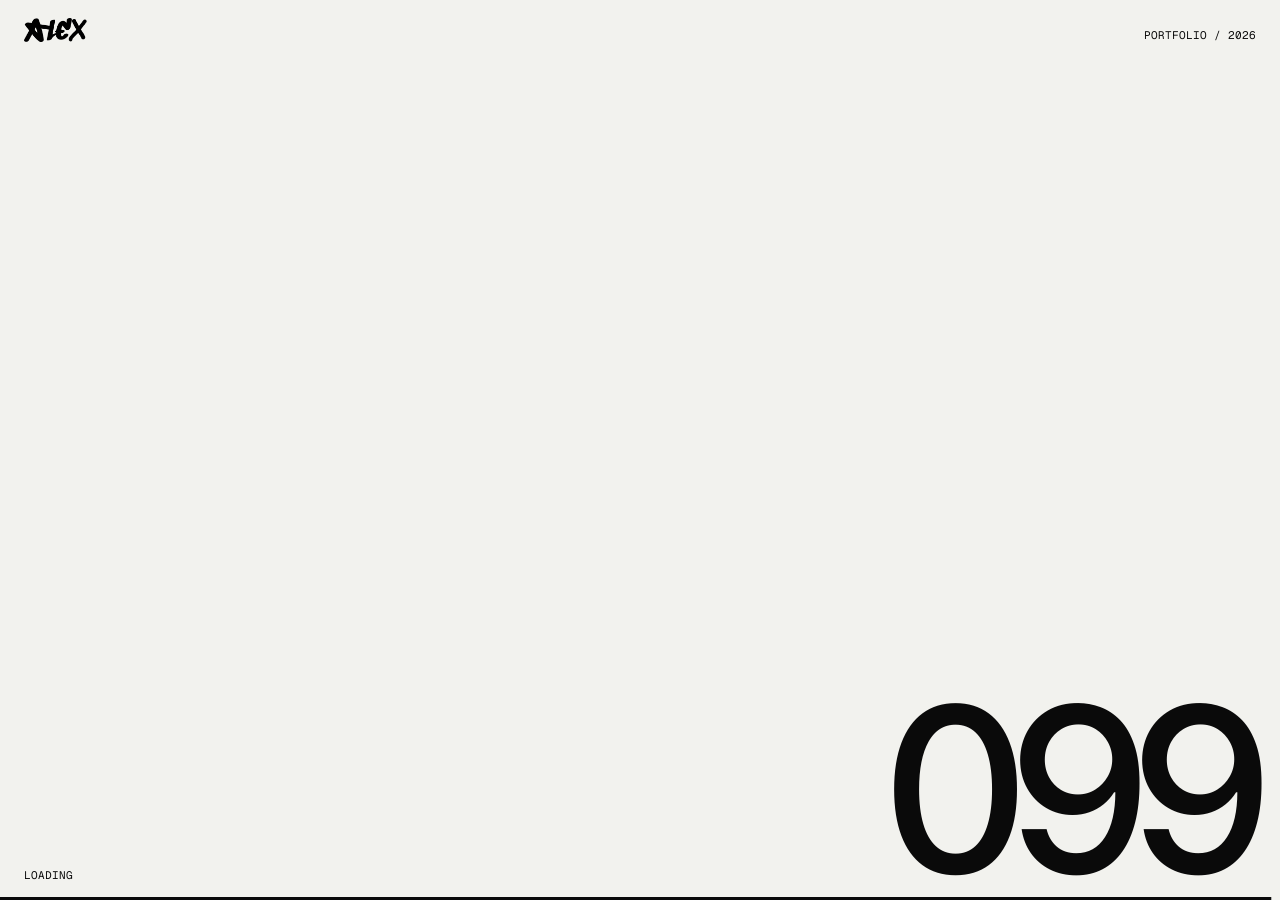
==== commit 877a07e2: "Redesign site in black tech/swiss style New single-screen home, work index with cursor-follow previe" ====
--- a/index.html
+++ b/index.html
@@ -3,220 +3,112 @@
 <head>
 <meta charset="utf-8">
 <meta name="viewport" content="width=device-width, initial-scale=1">
-<meta name="description" content="UI/UX & product designer focused on creativity and simplicity — turning complex ideas into clear, usable products.">
+<meta name="description" content="UI/UX & product designer focused on creativity and simplicity, turning complex ideas into clear, usable products.">
 <link rel="icon" type="image/png" href="assets/favicon.png">
 <link rel="apple-touch-icon" href="assets/favicon.png">
 <meta property="og:type" content="website">
 <meta property="og:site_name" content="Alex">
-<meta property="og:title" content="Alex — UI/UX & Product Designer">
-<meta property="og:description" content="UI/UX & product designer focused on creativity and simplicity — turning complex ideas into clear, usable products.">
+<meta property="og:title" content="Alex, UI/UX & Product Designer">
+<meta property="og:description" content="UI/UX & product designer focused on creativity and simplicity, turning complex ideas into clear, usable products.">
 <meta property="og:url" content="https://alexlazarev.space/">
 <meta property="og:image" content="https://alexlazarev.space/assets/og-image.png">
 <meta property="og:image:width" content="1200">
 <meta property="og:image:height" content="630">
-<meta property="og:image:alt" content="Alex — Product and web design for teams that value creativity and simplicity.">
+<meta property="og:image:alt" content="Alex, Product and web design for teams that value creativity and simplicity.">
 <meta name="twitter:card" content="summary_large_image">
-<meta name="twitter:title" content="Alex — UI/UX & Product Designer">
-<meta name="twitter:description" content="UI/UX & product designer focused on creativity and simplicity — turning complex ideas into clear, usable products.">
+<meta name="twitter:title" content="Alex, UI/UX & Product Designer">
+<meta name="twitter:description" content="UI/UX & product designer focused on creativity and simplicity, turning complex ideas into clear, usable products.">
 <meta name="twitter:image" content="https://alexlazarev.space/assets/og-image.png">
-<title>Alex — UI/UX & Product Designer</title>
+<title>Alex, UI/UX & Product Designer</title>
 <link rel="preconnect" href="https://fonts.googleapis.com">
 <link rel="preconnect" href="https://fonts.gstatic.com" crossorigin>
-<link href="https://fonts.googleapis.com/css2?family=Plus+Jakarta+Sans:wght@500;600;700;800&family=Manrope:wght@400;500;600;700;800&display=swap" rel="stylesheet">
-<link rel="stylesheet" href="style.css">
-<link rel="stylesheet" href="v2.css">
+<link href="https://fonts.googleapis.com/css2?family=Inter+Tight:wght@400;500;600&family=Geist+Mono:wght@400;500&display=swap" rel="stylesheet">
+<link rel="stylesheet" href="site.css">
+<script>document.documentElement.classList.add('js');</script>
 </head>
-<body>
-<div class="v2">
+<body class="t">
+
+<!-- PRELOADER -->
+<div class="loader" aria-hidden="true">
+  <div class="loader-row"><span><img class="loader-logo" src="assets/logo-11.png" alt=""></span><span>PORTFOLIO / 2026</span></div>
+  <div class="loader-row loader-bottom"><span>LOADING</span><span class="loader-count">000</span></div>
+  <div class="loader-bar"><i></i></div>
+</div>
+
+<div class="cursor" aria-hidden="true"></div>
+<div class="grain" aria-hidden="true"></div>
+
+<main class="screen">
 
   <!-- NAV -->
-  <nav class="site-nav">
-    <a href="index.html" class="logo">Alex<span>.</span></a>
-    <div class="nav-links">
-      <a href="work.html" class="nav-link">Work</a>
-      <a href="https://calendar.app.google/RJrpbeE9GZRz7fCt5" target="_blank" rel="noopener" class="nav-link">Contact</a>
+  <nav class="tnav mono">
+    <a href="index.html" class="mark rv"><img src="assets/logo-11.png" alt="Alex"></a>
+    <span class="rv">(PRODUCT &amp; WEB DESIGN)</span>
+    <span class="rv nav-clock">LOCAL TIME <b class="clock">00:00:00</b></span>
+    <div class="tnav-links rv">
+      <a href="work.html" data-scramble>WORK</a>
+      <a href="https://calendar.app.google/RJrpbeE9GZRz7fCt5" target="_blank" rel="noopener" data-scramble>CONTACT</a>
     </div>
   </nav>
 
   <!-- HERO -->
-  <header class="wrap hero2">
-    <div>
-      <h1 class="display">
-        Product and web design<br> for teams that value<br> <em class="b">creativity</em> and <em>simplicity.</em>
-      </h1>
-      <p>My focus is on simplifying complexity and creating solutions that actually make sense in use, balancing usability with a strong brand direction.</p>
-      <a href="https://calendar.app.google/RJrpbeE9GZRz7fCt5" target="_blank" rel="noopener" class="btn2">Get in Touch <span class="arr">&rarr;</span></a>
-    </div>
-    <div class="hero-photo">
-      <div class="frame">
-        <img src="assets/alex-portrait.jpg" alt="Alex" fetchpriority="high">
-      </div>
-    </div>
+  <header class="hero">
+    <h1 class="big">
+      <span class="line"><span>Product and web</span></span>
+      <span class="line"><span>designer<sup class="mono">(&copy;26)</sup></span></span>
+    </h1>
   </header>
 
+  <!-- INTRO -->
+  <section class="mid">
+    <p class="intro mono rv">I AM ALEX, A PRODUCT AND WEB DESIGNER WITH 6+ YEARS OF EXPERIENCE. I SIMPLIFY COMPLEXITY INTO CLEAR, USABLE PRODUCTS WITH A STRONG BRAND DIRECTION.</p>
+    <dl class="cv mono rv">
+      <div><dt>(NOW)</dt><dd>FOUNDER @ HIPSPACE</dd></div>
+      <div><dt>(BEFORE)</dt><dd>JS GURU<br>RHAPSODY MEDIA<br>TWO DOTTS</dd></div>
+    </dl>
+    <figure class="photo">
+      <img src="assets/alex-portrait.jpg" alt="Alex" fetchpriority="high">
+      <figcaption class="mono">[ALEX, 2026]</figcaption>
+    </figure>
+  </section>
+
   <!-- WORK -->
-  <div class="band band-white">
-  <section id="work" class="wrap sec">
-    <h2 class="sec-title display">A <strong>few projects</strong> across product, web and brand design.</h2>
-    <div class="proj-grid">
-
-      <a href="case-study-rello.html" class="proj">
-        <div class="proj-img">
-          <img loading="lazy" decoding="async" src="assets/project-rello.webp" alt="Rello">
-          <span class="go">&rarr;</span>
-        </div>
-        <h3>Rello</h3>
-        <p>A property chain app that keeps clients, agents, and lawyers moving in sync toward exchange.</p>
+  <section id="work" class="work">
+    <div class="work-head">
+      <h2 class="rv"><sup class="mono">02.</sup>WORK <span class="mono">(04)</span></h2>
+      <a href="work.html" class="more mono rv"><span data-scramble>MORE WORK</span> <i>&nearr;</i></a>
+    </div>
+    <div class="grid">
+      <a href="case-study-rello.html" class="card">
+        <div class="card-img"><img src="assets/project-rello.webp" alt="Rello" decoding="async"></div>
+        <div class="card-meta mono"><span>01</span><span>RELLO</span><span>PRODUCT</span></div>
       </a>
-
-      <a href="case-study-awaken180.html" class="proj">
-        <div class="proj-img">
-          <img loading="lazy" decoding="async" src="assets/project-awaken180.webp" alt="Awaken180">
-          <span class="go">&rarr;</span>
-        </div>
-        <h3>Awaken180</h3>
-        <p>A 12-week weight-loss app that turned check-ins and coaching into one simple habit loop.</p>
+      <a href="case-study-awaken180.html" class="card">
+        <div class="card-img"><img src="assets/project-awaken180.webp" alt="Awaken180" decoding="async"></div>
+        <div class="card-meta mono"><span>02</span><span>AWAKEN180</span><span>PRODUCT</span></div>
       </a>
-
-      <a href="case-study-moke.html" class="proj">
-        <div class="proj-img">
-          <img loading="lazy" decoding="async" src="assets/project-moke.webp" alt="Moke">
-          <span class="go">&rarr;</span>
-        </div>
-        <h3>Moke</h3>
-        <p>A website for a luxury EV brand, built to make a niche car feel like an everyday indulgence.</p>
+      <a href="case-study-moke.html" class="card">
+        <div class="card-img"><img src="assets/project-moke.webp" alt="Moke" decoding="async"></div>
+        <div class="card-meta mono"><span>03</span><span>MOKE</span><span>WEB</span></div>
       </a>
-
-      <a href="case-study-moving-portal.html" class="proj">
-        <div class="proj-img">
-          <img loading="lazy" decoding="async" src="assets/moving-portal.png" alt="The Moving Portal">
-          <span class="go">&rarr;</span>
-        </div>
-        <h3>The Moving Portal</h3>
-        <p>A survey booking platform that makes RICS home surveys simple to understand, compare, and order.</p>
+      <a href="case-study-moving-portal.html" class="card">
+        <div class="card-img"><img src="assets/moving-portal.png" alt="The Moving Portal" decoding="async"></div>
+        <div class="card-meta mono"><span>04</span><span>MOVING PORTAL</span><span>WEB</span></div>
       </a>
-
-    </div>
-    <div class="more-row">
-      <a href="work.html" class="btn2">More Projects <span class="arr">&rarr;</span></a>
-    </div>
-  </section>
-  </div>
-
-  <!-- TESTIMONIALS — privremeno sakriveno (ukloni display:none da se vrati) -->
-  <div id="testimonials" class="section-pad" style="display:none; padding:120px 56px;">
-    <h2 style="font-family:'Newsreader',serif; font-weight:500; font-size:40px; margin:0 0 48px; color:#1a1712; max-width:600px;">Kind words from people I've worked with.</h2>
-    <div class="testi-grid" style="display:grid; grid-template-columns:repeat(3,1fr); gap:20px;">
-      
-        <div style="background:#FBEAF3; padding:32px; border-radius:3px; box-shadow:0 2px 6px rgba(26,23,18,0.04); display:flex; flex-direction:column; gap:24px;">
-          <p style="font-size:16px; line-height:1.65; margin:0; color:#3a3327;">"Alex was a key part of our design team on the marketing platform build. She worked seamlessly alongside the rest of us, always keeping the bigger picture in mind while staying sharp on the details. Reliable, collaborative, and easy to build on top of."</p>
-          <div style="margin-top:auto; font-size:14.5px; color:#3a3327;">
-            <span style="color:#5c5548;">Marc &amp; Marco Founders @</span><span style="font-weight:700; color:#1a1712;">Agenture</span>
-          </div>
-        </div>
-
-        <div style="background:#FBEAF3; padding:32px; border-radius:3px; box-shadow:0 2px 6px rgba(26,23,18,0.04); display:flex; flex-direction:column; gap:24px;">
-          <p style="font-size:16px; line-height:1.65; margin:0; color:#3a3327;">"I worked with Alex across dozens of projects over three years, and what stood out was how consistent she was, whether she was leading a project solo or working as part of a larger team. She takes ownership without needing to be micromanaged, and she always delivered work I could hand straight to a client with confidence."</p>
-          <div style="margin-top:auto; font-size:14.5px; color:#3a3327;">
-            <span style="color:#5c5548;">Sean Miller CO @</span><span style="font-weight:700; color:#1a1712;">Rhapsody</span>
-          </div>
-        </div>
-
-        <div style="background:#FBEAF3; padding:32px; border-radius:3px; box-shadow:0 2px 6px rgba(26,23,18,0.04); display:flex; flex-direction:column; gap:24px;">
-          <p style="font-size:16px; line-height:1.65; margin:0; color:#3a3327;">"Alex joined us early, back when we were still figuring out what the product even was. She stuck with us through that whole build-up phase, adapting as our direction shifted and never losing momentum. That kind of flexibility is rare, and it made a real difference for us as a young startup."</p>
-          <div style="margin-top:auto; font-size:14.5px; color:#3a3327;">
-            <span style="color:#5c5548;">Stefan Stevic Founder @</span><span style="font-weight:700; color:#1a1712;">Lion Development</span>
-          </div>
-        </div>
-
-    </div>
-  </div>
-  <!-- GIVING BACK -->
-  <div class="band band-pink">
-  <section id="beyond" class="wrap sec">
-    <div class="give">
-      <div class="give-photo">
-        <div class="frame">
-          <img loading="lazy" decoding="async" src="assets/mentor.jpeg" alt="Mentoring students in the women in tech program">
-        </div>
-      </div>
-      <div>
-        <h2 class="display">Giving back</h2>
-        <span class="role">Mentor, Women in Tech Program</span>
-        <p>Also, I volunteered as a UI/UX mentor in a women's empowerment program, helping high school and university students step into tech. I guide them from the basics all the way to finished projects for their portfolios, with workshops on career paths and landing that first opportunity in tech.</p>
-      </div>
-    </div>
-  </section>
-  </div>
-
-  <!-- RESUME -->
-  <section id="resume" class="wrap sec">
-    <div class="res-head">
-      <div>
-        <h2 class="display">Resume</h2>
-        <p>Where I've worked, what I've learned, and the knowledge I've picked up along the way.</p>
-      </div>
-      <a href="https://drive.google.com/file/d/1EdNJ3-aQaoeslXPMoXIdEKg7okmubhxj/view?usp=sharing" target="_blank" rel="noopener" class="btn2 light">Download PDF <span class="arr">&darr;</span></a>
-    </div>
-    <div class="res-list">
-      <div class="res-row">
-        <div class="t">Founder &amp; UI/UX Designer</div>
-        <div class="c">Hipspace</div>
-        <div class="d">June 2023 - Present</div>
-      </div>
-      <div class="res-row">
-        <div class="t">Product Designer</div>
-        <div class="c">JS Guru</div>
-        <div class="d">March 2025 - December 2025</div>
-      </div>
-      <div class="res-row">
-        <div class="t">UI/UX &amp; Product Designer</div>
-        <div class="c">Rhapsody Media</div>
-        <div class="d">October 2020 - October 2023</div>
-      </div>
-      <div class="res-row">
-        <div class="t">UI/UX Designer</div>
-        <div class="c">Two Dotts</div>
-        <div class="d">January 2020 - September 2020</div>
-      </div>
     </div>
   </section>
 
-  <!-- CTA -->
-  <section class="wrap">
-    <div class="cta2">
-      <h2 class="display">Interested in <em>working together?</em> I'd love to hear from you.</h2>
-      <a href="https://calendar.app.google/RJrpbeE9GZRz7fCt5" target="_blank" rel="noopener" class="btn2">Let's Chat <span class="arr">&rarr;</span></a>
-    </div>
-  </section>
+  <!-- FOOTER LINE -->
+  <footer class="foot mono">
+    <span class="rv">&copy; 2026 ALEX</span>
+    <a class="rv" href="mailto:lazarevicale@gmail.com" data-scramble>EMAIL</a>
+    <a class="rv" href="https://www.linkedin.com/in/alexlazarevic/" target="_blank" rel="noopener" data-scramble>LINKEDIN</a>
+    <a class="rv" href="https://dribbble.com/aleksandralazarevic" target="_blank" rel="noopener" data-scramble>DRIBBBLE</a>
+    <span class="rv avail"><i></i>AVAILABLE FOR WORK</span>
+  </footer>
 
-  <!-- FOOTER -->
-  <div id="contact" class="footer2">
-    <div class="footer-top section-pad" style="padding:64px 56px 40px; display:grid; grid-template-columns:1fr auto; gap:24px; align-items:start;">
-      <div class="footer-name" style="font-weight:600; font-size:min(14vw,140px); line-height:0.9;">
-        <span class="footer-letter fl-0">A</span><span class="footer-letter fl-1">l</span><span class="footer-letter fl-2">e</span><span class="footer-letter fl-3">x</span>
-      </div>
-      <div style="display:flex; flex-direction:column; gap:12px; font-size:13px; text-align:right; padding-top:12px;">
-        <a href="mailto:lazarevicale@gmail.com" class="footer-link fl-email"><span class="fl-label">lazarevicale@gmail.com</span>
-          <svg width="15" height="15" viewBox="0 0 24 24" fill="none" stroke="currentColor" stroke-width="2" stroke-linecap="round" stroke-linejoin="round"><rect x="3" y="5" width="18" height="14" rx="2.5"></rect><path d="m3.5 7.5 8.5 6 8.5-6"></path></svg>
-        </a>
-        <a href="https://www.linkedin.com/in/alexlazarevic/" target="_blank" rel="noopener" class="footer-link fl-linkedin"><span class="fl-label">LinkedIn</span>
-          <svg width="15" height="15" viewBox="0 0 24 24" fill="currentColor"><path d="M4.98 3.5A2.5 2.5 0 1 1 0 3.5a2.5 2.5 0 0 1 4.98 0ZM.25 8h4.5v13H.25V8Zm7.4 0h4.32v1.78h.06c.6-1.14 2.07-2.34 4.26-2.34 4.56 0 5.4 3 5.4 6.9V21h-4.5v-6.14c0-1.46-.03-3.34-2.03-3.34-2.04 0-2.35 1.6-2.35 3.24V21h-4.5V8Z"></path></svg>
-        </a>
-        <a href="#" class="footer-link fl-instagram"><span class="fl-label">Instagram</span>
-          <svg width="15" height="15" viewBox="0 0 24 24" fill="none" stroke="currentColor" stroke-width="2" stroke-linecap="round" stroke-linejoin="round"><rect x="2.5" y="2.5" width="19" height="19" rx="5.5"></rect><circle cx="12" cy="12" r="4.2"></circle><circle cx="17.4" cy="6.6" r="1.1" fill="currentColor" stroke="none"></circle></svg>
-        </a>
-        <a href="https://dribbble.com/aleksandralazarevic" target="_blank" rel="noopener" class="footer-link fl-dribbble"><span class="fl-label">Dribbble</span>
-          <svg width="15" height="15" viewBox="0 0 24 24" fill="none" stroke="currentColor" stroke-width="2" stroke-linecap="round" stroke-linejoin="round"><circle cx="12" cy="12" r="10"></circle><path d="M5.3 6.3c3.5 4.2 5.8 9 6.4 15M3 10.2c7.7.4 12.6-1.2 16-4.6M20.7 14c-5.5-1.7-10.2 0-13.6 5.2"></path></svg>
-        </a>
-      </div>
-    </div>
-    <div class="section-pad" style="padding:20px 56px 40px; border-top:1px solid rgba(253,246,234,0.15); font-size:12px; color:#a49d8e;">
-      © 2026 Alex. All rights reserved.
-    </div>
-  </div>
+</main>
 
-</div>
-<script src="script.js"></script>
+<script src="site.js"></script>
 </body>
 </html>
--- a/site.css
+++ b/site.css
@@ -0,0 +1,284 @@
+/* =====================================================================
+   SAJT: crni tech / swiss stil (početna, work, case study)
+   ===================================================================== */
+:root {
+  --bg: #0A0A0A;
+  --fg: #F2F2EE;
+  --dim: #8A8A85;
+  --line: rgba(242,242,238,0.16);
+  --acc: #D9FF3F;
+  --ease: cubic-bezier(.76,0,.24,1);
+  --ease-out: cubic-bezier(.16,1,.3,1);
+  --pad: 24px;
+}
+*, *::before, *::after { box-sizing: border-box; }
+html, body { margin: 0; background: var(--bg); color: var(--fg); }
+body.t { font-family: 'Inter Tight', 'Helvetica Neue', Helvetica, Arial, sans-serif; -webkit-font-smoothing: antialiased; }
+.t a { color: inherit; text-decoration: none; }
+.t ::selection { background: var(--fg); color: var(--bg); }
+.mono { font-family: 'Geist Mono', ui-monospace, monospace; font-size: 11px; line-height: 1.45; letter-spacing: 0.02em; text-transform: uppercase; }
+sup { font-size: 0.5em; vertical-align: top; position: relative; top: 0.35em; }
+
+/* ---------- LAYOUT: jedan ekran ---------- */
+.screen {
+  height: 100vh; height: 100svh; min-height: 640px;
+  display: grid; grid-template-rows: auto auto minmax(0,1fr) auto auto;
+  gap: 20px; padding: 18px var(--pad);
+}
+
+/* ---------- NAV ---------- */
+.tnav { display: grid; grid-template-columns: repeat(4, 1fr); align-items: center; }
+.tnav .mark { display: inline-block; line-height: 0; }
+.tnav .mark img { height: 24px; width: auto; display: block; }
+.loader-logo { height: 24px; width: auto; display: block; filter: invert(1); }
+.tnav .clock { font-weight: 400; color: var(--dim); }
+.tnav-links { display: flex; gap: 24px; justify-content: flex-end; }
+.tnav a { position: relative; }
+.tnav a::after, .foot a::after, .more span::after {
+  content: ''; position: absolute; left: 0; right: 0; bottom: -2px; height: 1px; background: currentColor;
+  transform: scaleX(0); transform-origin: right; transition: transform .5s var(--ease);
+}
+.tnav a:hover::after, .foot a:hover::after, .more:hover span::after { transform: scaleX(1); transform-origin: left; }
+
+/* ---------- HERO ---------- */
+.hero { display: grid; grid-template-columns: 1fr; align-items: end; gap: 24px; border-bottom: 1px solid var(--line); padding-bottom: 14px; }
+.big {
+  margin: 0; font-weight: 500; text-transform: uppercase;
+  font-size: clamp(44px, min(8.2vw, 13vh), 160px); line-height: 0.86; letter-spacing: -0.055em;
+}
+.big .line { display: block; overflow: hidden; padding-bottom: 0.04em; }
+.big .line > span { display: inline-block; }
+.big sup { font-size: 11px; letter-spacing: 0.02em; top: 1.2em; margin-left: 0.4em; color: var(--dim); }
+
+/* ---------- INTRO ---------- */
+.mid { display: grid; grid-template-columns: repeat(12, minmax(0,1fr)); gap: 20px; min-height: 0; }
+.intro { grid-column: 1 / span 4; margin: 0; max-width: 380px; text-align: justify; text-indent: 4em; }
+.cv { grid-column: 6 / span 3; margin: 0; display: grid; gap: 14px; align-content: start; }
+.cv div { display: grid; grid-template-columns: 80px 1fr; }
+.cv dt { color: var(--dim); }
+.cv dd { margin: 0; }
+.photo { grid-column: 10 / span 3; justify-self: end; margin: 0; height: 100%; min-height: 0; position: relative; display: flex; flex-direction: column; align-items: flex-end; }
+.photo img { height: calc(100% - 20px); width: auto; max-width: 100%; aspect-ratio: 928 / 1136; object-fit: cover; display: block; filter: grayscale(1) contrast(1.08); transition: filter .6s ease; }
+.photo:hover img { filter: grayscale(0) contrast(1); }
+.photo figcaption { margin-top: 6px; color: var(--dim); }
+
+/* ---------- WORK ---------- */
+.work-head { display: flex; align-items: flex-end; justify-content: space-between; border-top: 1px solid var(--line); padding-top: 12px; margin-bottom: 12px; }
+.work-head h2 { margin: 0; font-weight: 500; font-size: clamp(28px, 3vw, 48px); line-height: 0.9; letter-spacing: -0.05em; }
+.work-head h2 sup { font-size: 11px; top: 0; margin-right: 6px; color: var(--dim); }
+.work-head h2 > span { font-size: 11px; color: var(--dim); vertical-align: top; letter-spacing: 0.02em; }
+.more { display: inline-flex; align-items: center; gap: 8px; border: 1px solid var(--fg); padding: 9px 14px; transition: background .3s ease, color .3s ease; }
+.more span { position: relative; }
+.more i { font-style: normal; transition: transform .4s var(--ease); }
+.more:hover { background: var(--fg); color: var(--bg); }
+.more:hover i { transform: rotate(45deg); }
+
+.grid { display: grid; grid-template-columns: repeat(4, minmax(0,1fr)); border-top: 1px solid var(--line); border-left: 1px solid var(--line); }
+.card { display: block; border-right: 1px solid var(--line); border-bottom: 1px solid var(--line); position: relative; overflow: hidden; }
+.card-img { height: clamp(120px, 22vh, 280px); overflow: hidden; background: #151515; }
+.card-img img { width: 100%; height: 100%; object-fit: cover; display: block; filter: grayscale(1) brightness(.8); transform: scale(1.02); transition: filter .6s ease, transform 1s var(--ease-out); }
+.card:hover .card-img img { filter: grayscale(0) brightness(1); transform: scale(1.07); }
+.card-meta { display: grid; grid-template-columns: 32px 1fr auto; gap: 8px; padding: 8px 10px; position: relative; transition: color .35s ease; }
+.card-meta span:first-child, .card-meta span:last-child { color: var(--dim); transition: color .35s ease; }
+.card-meta::before { content: ''; position: absolute; inset: 0; background: var(--fg); transform: scaleY(0); transform-origin: bottom; transition: transform .45s var(--ease); z-index: -1; }
+.card-meta { z-index: 0; }
+.card:hover .card-meta { color: var(--bg); }
+.card:hover .card-meta span { color: var(--bg); }
+.card:hover .card-meta::before { transform: scaleY(1); }
+
+/* ---------- FOOTER LINE ---------- */
+.foot { display: grid; grid-template-columns: repeat(5, auto); justify-content: space-between; color: var(--dim); }
+.foot a { position: relative; color: var(--fg); }
+.avail { display: inline-flex; align-items: center; gap: 8px; color: var(--fg); }
+.avail i { width: 6px; height: 6px; border-radius: 50%; background: var(--acc); animation: blink 1.4s steps(2, start) infinite; }
+@keyframes blink { to { visibility: hidden; } }
+
+/* ---------- GRAIN + CURSOR ---------- */
+.grain {
+  position: fixed; inset: -50%; pointer-events: none; z-index: 50; opacity: .07;
+  background-image: url("data:image/svg+xml,%3Csvg xmlns='http://www.w3.org/2000/svg' width='160' height='160'%3E%3Cfilter id='n'%3E%3CfeTurbulence type='fractalNoise' baseFrequency='.9' numOctaves='2' stitchTiles='stitch'/%3E%3C/filter%3E%3Crect width='100%25' height='100%25' filter='url(%23n)'/%3E%3C/svg%3E");
+  animation: grain .8s steps(4) infinite;
+}
+@keyframes grain { 0%{transform:translate(0,0)} 25%{transform:translate(-3%,2%)} 50%{transform:translate(2%,-3%)} 75%{transform:translate(-2%,-1%)} 100%{transform:translate(0,0)} }
+.cursor { display: none; }
+@media (pointer: fine) {
+  .cursor {
+    display: block; position: fixed; left: 0; top: 0; width: 12px; height: 12px; margin: -6px 0 0 -6px;
+    background: #fff; border-radius: 50%; pointer-events: none; z-index: 100; mix-blend-mode: difference;
+    transition: width .35s var(--ease-out), height .35s var(--ease-out), margin .35s var(--ease-out); opacity: 0;
+  }
+  .cursor.on { opacity: 1; }
+  .cursor.big { width: 64px; height: 64px; margin: -32px 0 0 -32px; }
+}
+
+/* ---------- PRELOADER ---------- */
+.loader { display: none; }
+.js .loader {
+  position: fixed; inset: 0; z-index: 200; background: var(--fg); color: var(--bg);
+  display: flex; flex-direction: column; justify-content: space-between; padding: 18px var(--pad);
+  font-family: 'Geist Mono', ui-monospace, monospace; font-size: 11px; text-transform: uppercase;
+  transition: transform 1s var(--ease);
+}
+.loader-row { display: flex; justify-content: space-between; align-items: flex-end; }
+.loader-count { font-family: 'Inter Tight', sans-serif; font-weight: 500; font-size: clamp(80px, 18vw, 260px); line-height: .8; letter-spacing: -0.06em; }
+.loader-bar { position: absolute; left: 0; right: 0; bottom: 0; height: 3px; }
+.loader-bar i { display: block; height: 100%; width: 100%; background: var(--bg); transform: scaleX(0); transform-origin: left; }
+.loader.done { transform: translateY(-100%); }
+.skip-loader .loader { display: none; }
+
+/* ---------- REVEAL ANIMACIJE ---------- */
+.js .big .line > span { transform: translateY(110%); transition: transform 1.1s var(--ease-out); }
+.js .big .line:nth-child(2) > span { transition-delay: .08s; }
+.js .rv { opacity: 0; transform: translateY(10px); transition: opacity .8s ease, transform .8s var(--ease-out); transition-delay: calc(.35s + var(--i, 0) * .04s); }
+.js .photo { clip-path: inset(100% 0 0 0); transition: clip-path 1.3s var(--ease); transition-delay: .25s; }
+.js .card { clip-path: inset(0 0 100% 0); transition: clip-path 1.1s var(--ease); transition-delay: calc(.45s + var(--i, 0) * .09s); }
+.js .hero, .js .work-head { border-color: transparent; }
+.js .hero::after { content: none; }
+.is-in .big .line > span { transform: none; }
+.is-in .rv { opacity: 1; transform: none; }
+.is-in .photo { clip-path: inset(0 0 0 0); }
+.is-in .card { clip-path: inset(0 0 0 0); }
+.is-in .hero, .is-in .work-head { border-color: var(--line); transition: border-color 1s ease .6s; }
+
+/* ---------- RESPONSIVE ---------- */
+@media (max-width: 1100px) {
+  .intro { grid-column: 1 / span 5; }
+  .cv { grid-column: 6 / span 4; }
+  .photo { grid-column: 10 / span 3; }
+}
+@media (max-width: 760px), (max-height: 600px) and (max-width: 1000px) {
+  :root { --pad: 16px; }
+  .screen { height: auto; min-height: 0; display: flex; flex-direction: column; gap: 28px; }
+  .tnav { grid-template-columns: 1fr 1fr; row-gap: 6px; }
+  .tnav > span:nth-of-type(1) { display: none; }
+  .tnav .nav-clock { grid-row: 2; }
+  .hero { grid-template-columns: 1fr; }
+  .big { font-size: 13.5vw; }
+  .mid { grid-template-columns: 1fr 1fr; gap: 24px 16px; }
+  .intro { grid-column: 1 / -1; max-width: none; }
+  .cv { grid-column: 1 / 2; }
+  .photo { grid-column: 2 / 3; height: auto; }
+  .photo img { height: auto; width: 100%; }
+  .grid { grid-template-columns: repeat(2, minmax(0,1fr)); }
+  .card-img { height: auto; aspect-ratio: 4 / 3; }
+  .foot { grid-template-columns: 1fr 1fr; row-gap: 8px; padding-bottom: 8px; }
+  .intro { text-align: left; }
+  .card-meta { grid-template-columns: 24px 1fr; }
+  .card-meta span:last-child { display: none; }
+}
+
+@media (prefers-reduced-motion: reduce) {
+  .js .loader { display: none; }
+  .grain { animation: none; }
+  .js .big .line > span, .js .rv, .js .photo, .js .card { transform: none !important; opacity: 1 !important; clip-path: none !important; transition: none !important; }
+  .avail i { animation: none; }
+}
+
+/* =====================================================================
+   PODSTRANICE (work + case study): skrolaju se normalno
+   ===================================================================== */
+.page { padding: 18px var(--pad) 20px; display: flex; flex-direction: column; min-height: 100vh; }
+.page > main { flex: 1; }
+.page .foot { margin-top: 96px; padding-top: 14px; border-top: 1px solid var(--line); }
+.tnav a.is-active::after { transform: scaleX(1); }
+
+/* zajednički naslov stranice */
+.p-head { padding: 64px 0 18px; border-bottom: 1px solid var(--line); display: grid; grid-template-columns: 1fr auto; align-items: end; gap: 24px; }
+.p-head .big sup { top: 1em; }
+.p-head-meta { text-align: right; color: var(--dim); }
+.p-head-meta b { color: var(--fg); font-weight: 400; }
+
+/* ---------- WORK: lista projekata ---------- */
+.w-cols, .w-row { display: grid; grid-template-columns: 56px minmax(0, 1.1fr) minmax(0, 1.4fr) 120px 40px; gap: 20px; align-items: center; }
+.w-cols { color: var(--dim); padding: 14px 0 10px; border-bottom: 1px solid var(--line); }
+.w-row { position: relative; padding: 22px 0; border-bottom: 1px solid var(--line); isolation: isolate; }
+.w-row::before { content: ''; position: absolute; inset: 0 calc(var(--pad) * -1); background: var(--fg); transform: scaleY(0); transform-origin: bottom; transition: transform .5s var(--ease); z-index: -1; }
+.w-row:hover::before { transform: scaleY(1); transform-origin: top; }
+.w-row:hover, .w-row:hover .w-dim { color: var(--bg); }
+.w-row h2 { margin: 0; font-weight: 500; text-transform: uppercase; font-size: clamp(28px, 3.6vw, 56px); line-height: .9; letter-spacing: -0.05em; transition: transform .5s var(--ease-out); }
+.w-row:hover h2 { transform: translateX(12px); }
+.w-dim { color: var(--dim); transition: color .3s ease; }
+.w-arrow { justify-self: end; font-size: 18px; transition: transform .45s var(--ease); }
+.w-row:hover .w-arrow { transform: rotate(45deg); }
+.w-thumb { display: none; }
+
+/* slika koja prati kursor */
+.w-preview {
+  position: fixed; left: 0; top: 0; width: 320px; aspect-ratio: 4 / 3; pointer-events: none; z-index: 40; overflow: hidden;
+  opacity: 0; transform: translate(-50%, -50%) scale(.85); transition: opacity .3s ease, transform .45s var(--ease-out); background: #151515;
+}
+.w-preview.on { opacity: 1; transform: translate(-50%, -50%) scale(1); }
+.w-preview img { position: absolute; inset: 0; width: 100%; height: 100%; object-fit: cover; opacity: 0; transition: opacity .35s ease; }
+.w-preview img.on { opacity: 1; }
+
+/* ---------- CASE STUDY ---------- */
+.cs-top { display: flex; justify-content: space-between; align-items: center; padding-top: 48px; color: var(--dim); }
+.cs-top a { color: var(--fg); position: relative; }
+.cs-name { padding: 10px 0 18px; border-bottom: 1px solid var(--line); display: grid; grid-template-columns: 1fr auto; align-items: end; gap: 24px; }
+.cs-name .big { font-size: clamp(52px, 11vw, 200px); }
+.btn-t { display: inline-flex; align-items: center; gap: 10px; border: 1px solid var(--fg); padding: 11px 16px; white-space: nowrap; transition: background .3s ease, color .3s ease; }
+.btn-t i { font-style: normal; transition: transform .4s var(--ease); }
+.btn-t:hover { background: var(--fg); color: var(--bg); }
+.btn-t:hover i { transform: rotate(45deg); }
+
+.cs-lede { margin: 0; padding: 40px 0 56px; max-width: 1000px; font-size: clamp(22px, 2.3vw, 36px); line-height: 1.18; letter-spacing: -0.03em; font-weight: 400; }
+.cs-lede + .cs-sub { margin: -36px 0 56px; max-width: 560px; color: var(--dim); font-size: 15px; line-height: 1.6; }
+
+.cs-body { display: grid; grid-template-columns: minmax(0, 4fr) minmax(0, 8fr); gap: 40px; align-items: start; }
+.cs-info { position: sticky; top: 24px; display: grid; gap: 36px; }
+.spec { margin: 0; border-top: 1px solid var(--line); }
+.spec div { display: grid; grid-template-columns: 110px 1fr; gap: 12px; padding: 9px 0; border-bottom: 1px solid var(--line); }
+.spec dt { color: var(--dim); }
+.spec dd { margin: 0; }
+.cs-text h3 { margin: 0 0 10px; font-weight: 400; color: var(--dim); }
+.cs-text h3 span { color: var(--fg); }
+.cs-text p { margin: 0; font-size: 14.5px; line-height: 1.65; color: #CFCFC9; }
+.cs-text + .cs-text { margin-top: -8px; }
+
+.cs-media { display: grid; gap: 20px; }
+.cs-media figure { margin: 0; }
+.cs-media img { width: 100%; height: auto; display: block; background: #151515; }
+.cs-media figcaption { display: flex; justify-content: space-between; padding-top: 8px; color: var(--dim); }
+
+.cs-next { display: block; margin-top: 120px; border-top: 1px solid var(--line); padding-top: 14px; position: relative; }
+.cs-next .mono { display: flex; justify-content: space-between; color: var(--dim); }
+.cs-next-row { display: grid; grid-template-columns: 1fr auto; align-items: end; gap: 24px; padding-top: 18px; }
+.cs-next .big { font-size: clamp(48px, 10vw, 180px); transition: transform .6s var(--ease-out); }
+.cs-next:hover .big { transform: translateX(16px); }
+.cs-next-img { width: clamp(140px, 18vw, 280px); aspect-ratio: 4 / 3; overflow: hidden; }
+.cs-next-img img { width: 100%; height: 100%; object-fit: cover; display: block; filter: grayscale(1); transition: filter .6s ease, transform 1s var(--ease-out); }
+.cs-next:hover .cs-next-img img { filter: none; transform: scale(1.06); }
+
+/* otkrivanje na skrol */
+.js .sr { clip-path: inset(0 0 100% 0); transition: clip-path 1.2s var(--ease); }
+.js .sr.in { clip-path: inset(0 0 0 0); }
+.js .sf { opacity: 0; transform: translateY(16px); transition: opacity .9s ease, transform .9s var(--ease-out); }
+.js .sf.in { opacity: 1; transform: none; }
+
+@media (max-width: 900px) {
+  .cs-body { grid-template-columns: minmax(0, 1fr); }
+  .cs-info { position: static; }
+  .w-cols { display: none; }
+  .w-row { grid-template-columns: 40px minmax(0, 1fr) 24px; row-gap: 10px; padding: 18px 0 22px; }
+  .w-row .w-desc { grid-column: 2 / 3; grid-row: 3; }
+  .w-row .w-cat { display: none; }
+  .w-row h2 { grid-column: 2 / 3; }
+  .w-thumb { display: block; grid-column: 1 / -1; grid-row: 1; aspect-ratio: 16 / 10; overflow: hidden; }
+  .w-thumb img { width: 100%; height: 100%; object-fit: cover; display: block; filter: grayscale(1); }
+  .w-row .w-num { grid-row: 2; }
+  .w-row .w-arrow { grid-row: 2; grid-column: 3; }
+  .w-preview { display: none; }
+}
+@media (max-width: 760px) {
+  .page .tnav { grid-template-columns: 1fr 1fr; }
+  .page .tnav > span { display: none; }
+  .p-head, .cs-name, .cs-next-row { grid-template-columns: minmax(0, 1fr); }
+  .p-head-meta { text-align: left; }
+  .page .foot { grid-template-columns: 1fr 1fr; row-gap: 8px; }
+  .cs-top { padding-top: 32px; }
+}
+@media (prefers-reduced-motion: reduce) {
+  .js .sr, .js .sf { clip-path: none !important; opacity: 1 !important; transform: none !important; transition: none !important; }
+}
+.w-desc { margin: 0; }
+.cs-next .big { display: block; }
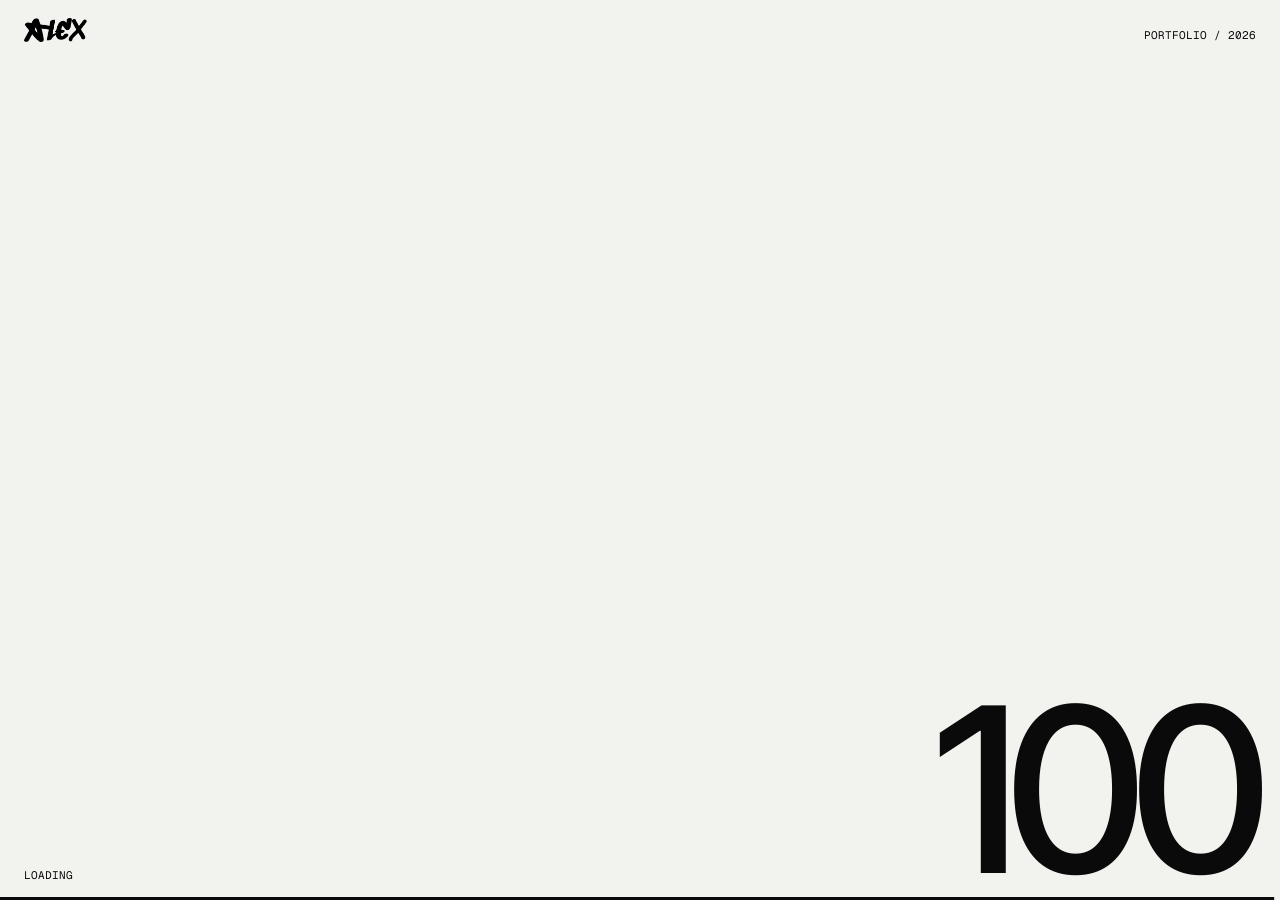
==== commit b3fae6f6: "Simplify nav, footer and labels across the site Remove local time, availability, tagline and decorat" ====
--- a/index.html
+++ b/index.html
@@ -43,8 +43,6 @@
   <!-- NAV -->
   <nav class="tnav mono">
     <a href="index.html" class="mark rv"><img src="assets/logo-11.png" alt="Alex"></a>
-    <span class="rv">(PRODUCT &amp; WEB DESIGN)</span>
-    <span class="rv nav-clock">LOCAL TIME <b class="clock">00:00:00</b></span>
     <div class="tnav-links rv">
       <a href="work.html" data-scramble>WORK</a>
       <a href="https://calendar.app.google/RJrpbeE9GZRz7fCt5" target="_blank" rel="noopener" data-scramble>CONTACT</a>
@@ -55,7 +53,7 @@
   <header class="hero">
     <h1 class="big">
       <span class="line"><span>Product and web</span></span>
-      <span class="line"><span>designer<sup class="mono">(&copy;26)</sup></span></span>
+      <span class="line"><span>designer</span></span>
     </h1>
   </header>
 
@@ -63,37 +61,36 @@
   <section class="mid">
     <p class="intro mono rv">I AM ALEX, A PRODUCT AND WEB DESIGNER WITH 6+ YEARS OF EXPERIENCE. I SIMPLIFY COMPLEXITY INTO CLEAR, USABLE PRODUCTS WITH A STRONG BRAND DIRECTION.</p>
     <dl class="cv mono rv">
-      <div><dt>(NOW)</dt><dd>FOUNDER @ HIPSPACE</dd></div>
-      <div><dt>(BEFORE)</dt><dd>JS GURU<br>RHAPSODY MEDIA<br>TWO DOTTS</dd></div>
+      <div><dt>NOW</dt><dd>FOUNDER @ HIPSPACE</dd></div>
+      <div><dt>BEFORE</dt><dd>JS GURU<br>RHAPSODY MEDIA<br>TWO DOTTS</dd></div>
     </dl>
     <figure class="photo">
       <img src="assets/alex-portrait.jpg" alt="Alex" fetchpriority="high">
-      <figcaption class="mono">[ALEX, 2026]</figcaption>
     </figure>
   </section>
 
   <!-- WORK -->
   <section id="work" class="work">
     <div class="work-head">
-      <h2 class="rv"><sup class="mono">02.</sup>WORK <span class="mono">(04)</span></h2>
-      <a href="work.html" class="more mono rv"><span data-scramble>MORE WORK</span> <i>&nearr;</i></a>
+      <h2 class="rv">WORK</h2>
+      <a href="work.html" class="more mono rv"><span data-scramble>MORE WORK</span> <i>&rarr;</i></a>
     </div>
     <div class="grid">
       <a href="case-study-rello.html" class="card">
         <div class="card-img"><img src="assets/project-rello.webp" alt="Rello" decoding="async"></div>
-        <div class="card-meta mono"><span>01</span><span>RELLO</span><span>PRODUCT</span></div>
+        <div class="card-meta mono"><span>RELLO</span><span>PRODUCT</span></div>
       </a>
       <a href="case-study-awaken180.html" class="card">
         <div class="card-img"><img src="assets/project-awaken180.webp" alt="Awaken180" decoding="async"></div>
-        <div class="card-meta mono"><span>02</span><span>AWAKEN180</span><span>PRODUCT</span></div>
+        <div class="card-meta mono"><span>AWAKEN180</span><span>PRODUCT</span></div>
       </a>
       <a href="case-study-moke.html" class="card">
         <div class="card-img"><img src="assets/project-moke.webp" alt="Moke" decoding="async"></div>
-        <div class="card-meta mono"><span>03</span><span>MOKE</span><span>WEB</span></div>
+        <div class="card-meta mono"><span>MOKE</span><span>WEB</span></div>
       </a>
       <a href="case-study-moving-portal.html" class="card">
         <div class="card-img"><img src="assets/moving-portal.png" alt="The Moving Portal" decoding="async"></div>
-        <div class="card-meta mono"><span>04</span><span>MOVING PORTAL</span><span>WEB</span></div>
+        <div class="card-meta mono"><span>MOVING PORTAL</span><span>WEB</span></div>
       </a>
     </div>
   </section>
@@ -104,7 +101,6 @@
     <a class="rv" href="mailto:lazarevicale@gmail.com" data-scramble>EMAIL</a>
     <a class="rv" href="https://www.linkedin.com/in/alexlazarevic/" target="_blank" rel="noopener" data-scramble>LINKEDIN</a>
     <a class="rv" href="https://dribbble.com/aleksandralazarevic" target="_blank" rel="noopener" data-scramble>DRIBBBLE</a>
-    <span class="rv avail"><i></i>AVAILABLE FOR WORK</span>
   </footer>
 
 </main>
--- a/site.css
+++ b/site.css
@@ -27,11 +27,10 @@
 }
 
 /* ---------- NAV ---------- */
-.tnav { display: grid; grid-template-columns: repeat(4, 1fr); align-items: center; }
+.tnav { display: flex; justify-content: space-between; align-items: center; }
 .tnav .mark { display: inline-block; line-height: 0; }
 .tnav .mark img { height: 24px; width: auto; display: block; }
 .loader-logo { height: 24px; width: auto; display: block; filter: invert(1); }
-.tnav .clock { font-weight: 400; color: var(--dim); }
 .tnav-links { display: flex; gap: 24px; justify-content: flex-end; }
 .tnav a { position: relative; }
 .tnav a::after, .foot a::after, .more span::after {
@@ -58,9 +57,8 @@
 .cv dt { color: var(--dim); }
 .cv dd { margin: 0; }
 .photo { grid-column: 10 / span 3; justify-self: end; margin: 0; height: 100%; min-height: 0; position: relative; display: flex; flex-direction: column; align-items: flex-end; }
-.photo img { height: calc(100% - 20px); width: auto; max-width: 100%; aspect-ratio: 928 / 1136; object-fit: cover; display: block; filter: grayscale(1) contrast(1.08); transition: filter .6s ease; }
+.photo img { height: 100%; width: auto; max-width: 100%; aspect-ratio: 928 / 1136; object-fit: cover; display: block; filter: grayscale(1) contrast(1.08); transition: filter .6s ease; }
 .photo:hover img { filter: grayscale(0) contrast(1); }
-.photo figcaption { margin-top: 6px; color: var(--dim); }
 
 /* ---------- WORK ---------- */
 .work-head { display: flex; align-items: flex-end; justify-content: space-between; border-top: 1px solid var(--line); padding-top: 12px; margin-bottom: 12px; }
@@ -71,15 +69,15 @@
 .more span { position: relative; }
 .more i { font-style: normal; transition: transform .4s var(--ease); }
 .more:hover { background: var(--fg); color: var(--bg); }
-.more:hover i { transform: rotate(45deg); }
+.more:hover i { transform: translateX(4px); }
 
 .grid { display: grid; grid-template-columns: repeat(4, minmax(0,1fr)); border-top: 1px solid var(--line); border-left: 1px solid var(--line); }
 .card { display: block; border-right: 1px solid var(--line); border-bottom: 1px solid var(--line); position: relative; overflow: hidden; }
 .card-img { height: clamp(120px, 22vh, 280px); overflow: hidden; background: #151515; }
 .card-img img { width: 100%; height: 100%; object-fit: cover; display: block; filter: grayscale(1) brightness(.8); transform: scale(1.02); transition: filter .6s ease, transform 1s var(--ease-out); }
 .card:hover .card-img img { filter: grayscale(0) brightness(1); transform: scale(1.07); }
-.card-meta { display: grid; grid-template-columns: 32px 1fr auto; gap: 8px; padding: 8px 10px; position: relative; transition: color .35s ease; }
-.card-meta span:first-child, .card-meta span:last-child { color: var(--dim); transition: color .35s ease; }
+.card-meta { display: grid; grid-template-columns: 1fr auto; gap: 8px; padding: 8px 10px; position: relative; transition: color .35s ease; }
+.card-meta span:last-child { color: var(--dim); transition: color .35s ease; }
 .card-meta::before { content: ''; position: absolute; inset: 0; background: var(--fg); transform: scaleY(0); transform-origin: bottom; transition: transform .45s var(--ease); z-index: -1; }
 .card-meta { z-index: 0; }
 .card:hover .card-meta { color: var(--bg); }
@@ -87,11 +85,8 @@
 .card:hover .card-meta::before { transform: scaleY(1); }
 
 /* ---------- FOOTER LINE ---------- */
-.foot { display: grid; grid-template-columns: repeat(5, auto); justify-content: space-between; color: var(--dim); }
+.foot { display: grid; grid-template-columns: repeat(4, auto); justify-content: space-between; color: var(--dim); }
 .foot a { position: relative; color: var(--fg); }
-.avail { display: inline-flex; align-items: center; gap: 8px; color: var(--fg); }
-.avail i { width: 6px; height: 6px; border-radius: 50%; background: var(--acc); animation: blink 1.4s steps(2, start) infinite; }
-@keyframes blink { to { visibility: hidden; } }
 
 /* ---------- GRAIN + CURSOR ---------- */
 .grain {
@@ -149,9 +144,7 @@
 @media (max-width: 760px), (max-height: 600px) and (max-width: 1000px) {
   :root { --pad: 16px; }
   .screen { height: auto; min-height: 0; display: flex; flex-direction: column; gap: 28px; }
-  .tnav { grid-template-columns: 1fr 1fr; row-gap: 6px; }
-  .tnav > span:nth-of-type(1) { display: none; }
-  .tnav .nav-clock { grid-row: 2; }
+  .tnav .mark img { height: 18px; }
   .hero { grid-template-columns: 1fr; }
   .big { font-size: 13.5vw; }
   .mid { grid-template-columns: 1fr 1fr; gap: 24px 16px; }
@@ -159,11 +152,11 @@
   .cv { grid-column: 1 / 2; }
   .photo { grid-column: 2 / 3; height: auto; }
   .photo img { height: auto; width: 100%; }
-  .grid { grid-template-columns: repeat(2, minmax(0,1fr)); }
+  .grid { grid-template-columns: minmax(0,1fr); }
   .card-img { height: auto; aspect-ratio: 4 / 3; }
   .foot { grid-template-columns: 1fr 1fr; row-gap: 8px; padding-bottom: 8px; }
   .intro { text-align: left; }
-  .card-meta { grid-template-columns: 24px 1fr; }
+  .card-meta { grid-template-columns: 1fr; }
   .card-meta span:last-child { display: none; }
 }
 
@@ -171,7 +164,6 @@
   .js .loader { display: none; }
   .grain { animation: none; }
   .js .big .line > span, .js .rv, .js .photo, .js .card { transform: none !important; opacity: 1 !important; clip-path: none !important; transition: none !important; }
-  .avail i { animation: none; }
 }
 
 /* =====================================================================
@@ -189,8 +181,7 @@
 .p-head-meta b { color: var(--fg); font-weight: 400; }
 
 /* ---------- WORK: lista projekata ---------- */
-.w-cols, .w-row { display: grid; grid-template-columns: 56px minmax(0, 1.1fr) minmax(0, 1.4fr) 120px 40px; gap: 20px; align-items: center; }
-.w-cols { color: var(--dim); padding: 14px 0 10px; border-bottom: 1px solid var(--line); }
+.w-row { display: grid; grid-template-columns: minmax(0, 1.1fr) minmax(0, 1.4fr) 120px 40px; gap: 20px; align-items: center; }
 .w-row { position: relative; padding: 22px 0; border-bottom: 1px solid var(--line); isolation: isolate; }
 .w-row::before { content: ''; position: absolute; inset: 0 calc(var(--pad) * -1); background: var(--fg); transform: scaleY(0); transform-origin: bottom; transition: transform .5s var(--ease); z-index: -1; }
 .w-row:hover::before { transform: scaleY(1); transform-origin: top; }
@@ -199,7 +190,7 @@
 .w-row:hover h2 { transform: translateX(12px); }
 .w-dim { color: var(--dim); transition: color .3s ease; }
 .w-arrow { justify-self: end; font-size: 18px; transition: transform .45s var(--ease); }
-.w-row:hover .w-arrow { transform: rotate(45deg); }
+.w-row:hover .w-arrow { transform: translateX(6px); }
 .w-thumb { display: none; }
 
 /* slika koja prati kursor */
@@ -219,7 +210,7 @@
 .btn-t { display: inline-flex; align-items: center; gap: 10px; border: 1px solid var(--fg); padding: 11px 16px; white-space: nowrap; transition: background .3s ease, color .3s ease; }
 .btn-t i { font-style: normal; transition: transform .4s var(--ease); }
 .btn-t:hover { background: var(--fg); color: var(--bg); }
-.btn-t:hover i { transform: rotate(45deg); }
+.btn-t:hover i { transform: translateX(4px); }
 
 .cs-lede { margin: 0; padding: 40px 0 56px; max-width: 1000px; font-size: clamp(22px, 2.3vw, 36px); line-height: 1.18; letter-spacing: -0.03em; font-weight: 400; }
 .cs-lede + .cs-sub { margin: -36px 0 56px; max-width: 560px; color: var(--dim); font-size: 15px; line-height: 1.6; }
@@ -238,10 +229,9 @@
 .cs-media { display: grid; gap: 20px; }
 .cs-media figure { margin: 0; }
 .cs-media img { width: 100%; height: auto; display: block; background: #151515; }
-.cs-media figcaption { display: flex; justify-content: space-between; padding-top: 8px; color: var(--dim); }
 
 .cs-next { display: block; margin-top: 120px; border-top: 1px solid var(--line); padding-top: 14px; position: relative; }
-.cs-next .mono { display: flex; justify-content: space-between; color: var(--dim); }
+.cs-next .mono { color: var(--dim); }
 .cs-next-row { display: grid; grid-template-columns: 1fr auto; align-items: end; gap: 24px; padding-top: 18px; }
 .cs-next .big { font-size: clamp(48px, 10vw, 180px); transition: transform .6s var(--ease-out); }
 .cs-next:hover .big { transform: translateX(16px); }
@@ -258,20 +248,16 @@
 @media (max-width: 900px) {
   .cs-body { grid-template-columns: minmax(0, 1fr); }
   .cs-info { position: static; }
-  .w-cols { display: none; }
-  .w-row { grid-template-columns: 40px minmax(0, 1fr) 24px; row-gap: 10px; padding: 18px 0 22px; }
-  .w-row .w-desc { grid-column: 2 / 3; grid-row: 3; }
+  .w-row { grid-template-columns: minmax(0, 1fr) 24px; row-gap: 10px; padding: 18px 0 22px; }
+  .w-row .w-desc { grid-column: 1 / 2; grid-row: 3; }
   .w-row .w-cat { display: none; }
-  .w-row h2 { grid-column: 2 / 3; }
+  .w-row h2 { grid-column: 1 / 2; grid-row: 2; }
   .w-thumb { display: block; grid-column: 1 / -1; grid-row: 1; aspect-ratio: 16 / 10; overflow: hidden; }
   .w-thumb img { width: 100%; height: 100%; object-fit: cover; display: block; filter: grayscale(1); }
-  .w-row .w-num { grid-row: 2; }
-  .w-row .w-arrow { grid-row: 2; grid-column: 3; }
+  .w-row .w-arrow { grid-row: 2; grid-column: 2; }
   .w-preview { display: none; }
 }
 @media (max-width: 760px) {
-  .page .tnav { grid-template-columns: 1fr 1fr; }
-  .page .tnav > span { display: none; }
   .p-head, .cs-name, .cs-next-row { grid-template-columns: minmax(0, 1fr); }
   .p-head-meta { text-align: left; }
   .page .foot { grid-template-columns: 1fr 1fr; row-gap: 8px; }
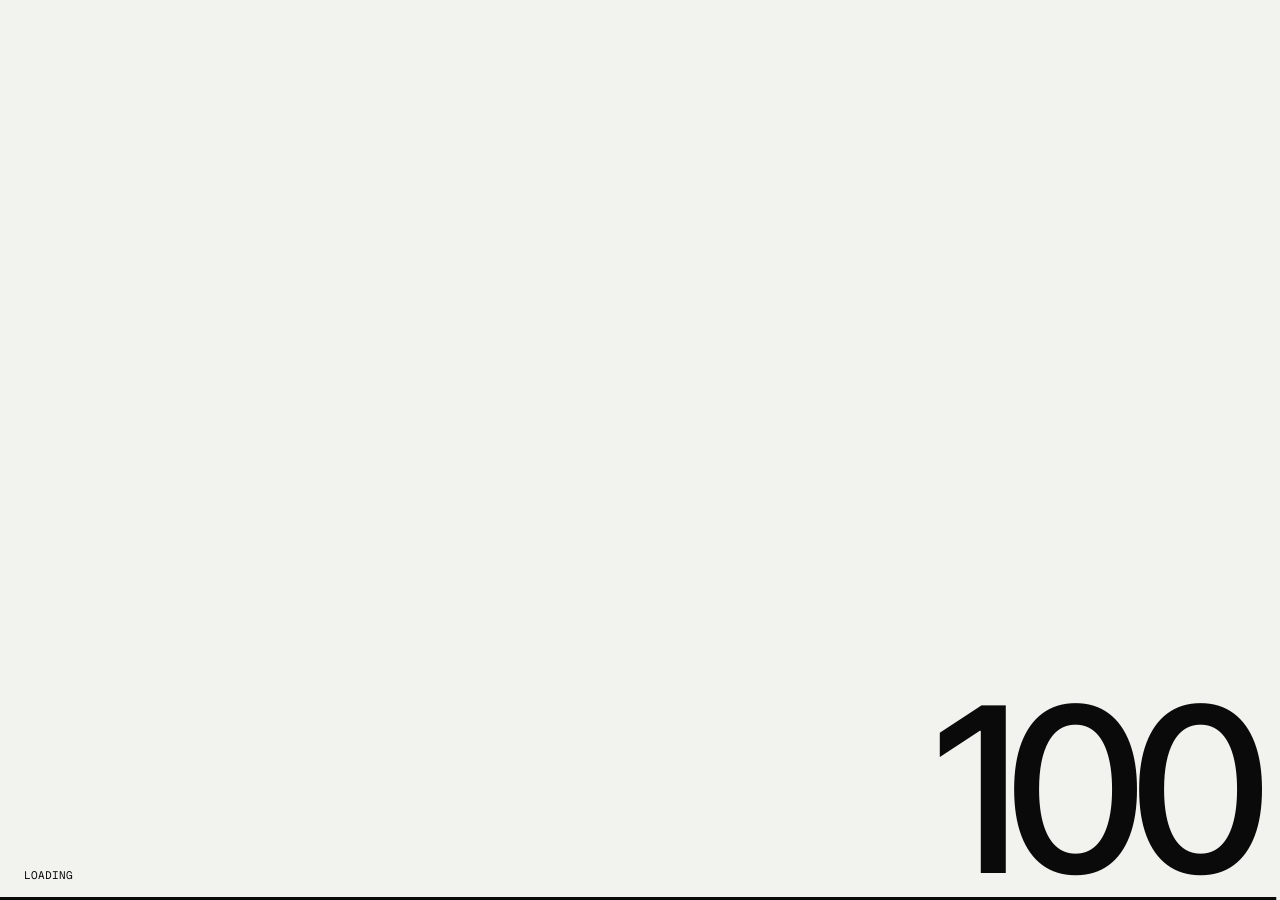
==== commit fa51f0ec: "Remove top row from preloader Co-Authored-By: Claude Opus 5.5 <noreply@anthropic.com>" ====
--- a/index.html
+++ b/index.html
@@ -30,7 +30,6 @@
 
 <!-- PRELOADER -->
 <div class="loader" aria-hidden="true">
-  <div class="loader-row"><span><img class="loader-logo" src="assets/logo-11.png" alt=""></span><span>PORTFOLIO / 2026</span></div>
   <div class="loader-row loader-bottom"><span>LOADING</span><span class="loader-count">000</span></div>
   <div class="loader-bar"><i></i></div>
 </div>
--- a/site.css
+++ b/site.css
@@ -30,7 +30,6 @@
 .tnav { display: flex; justify-content: space-between; align-items: center; }
 .tnav .mark { display: inline-block; line-height: 0; }
 .tnav .mark img { height: 24px; width: auto; display: block; }
-.loader-logo { height: 24px; width: auto; display: block; filter: invert(1); }
 .tnav-links { display: flex; gap: 24px; justify-content: flex-end; }
 .tnav a { position: relative; }
 .tnav a::after, .foot a::after, .more span::after {
@@ -110,7 +109,7 @@
 .loader { display: none; }
 .js .loader {
   position: fixed; inset: 0; z-index: 200; background: var(--fg); color: var(--bg);
-  display: flex; flex-direction: column; justify-content: space-between; padding: 18px var(--pad);
+  display: flex; flex-direction: column; justify-content: flex-end; padding: 18px var(--pad);
   font-family: 'Geist Mono', ui-monospace, monospace; font-size: 11px; text-transform: uppercase;
   transition: transform 1s var(--ease);
 }
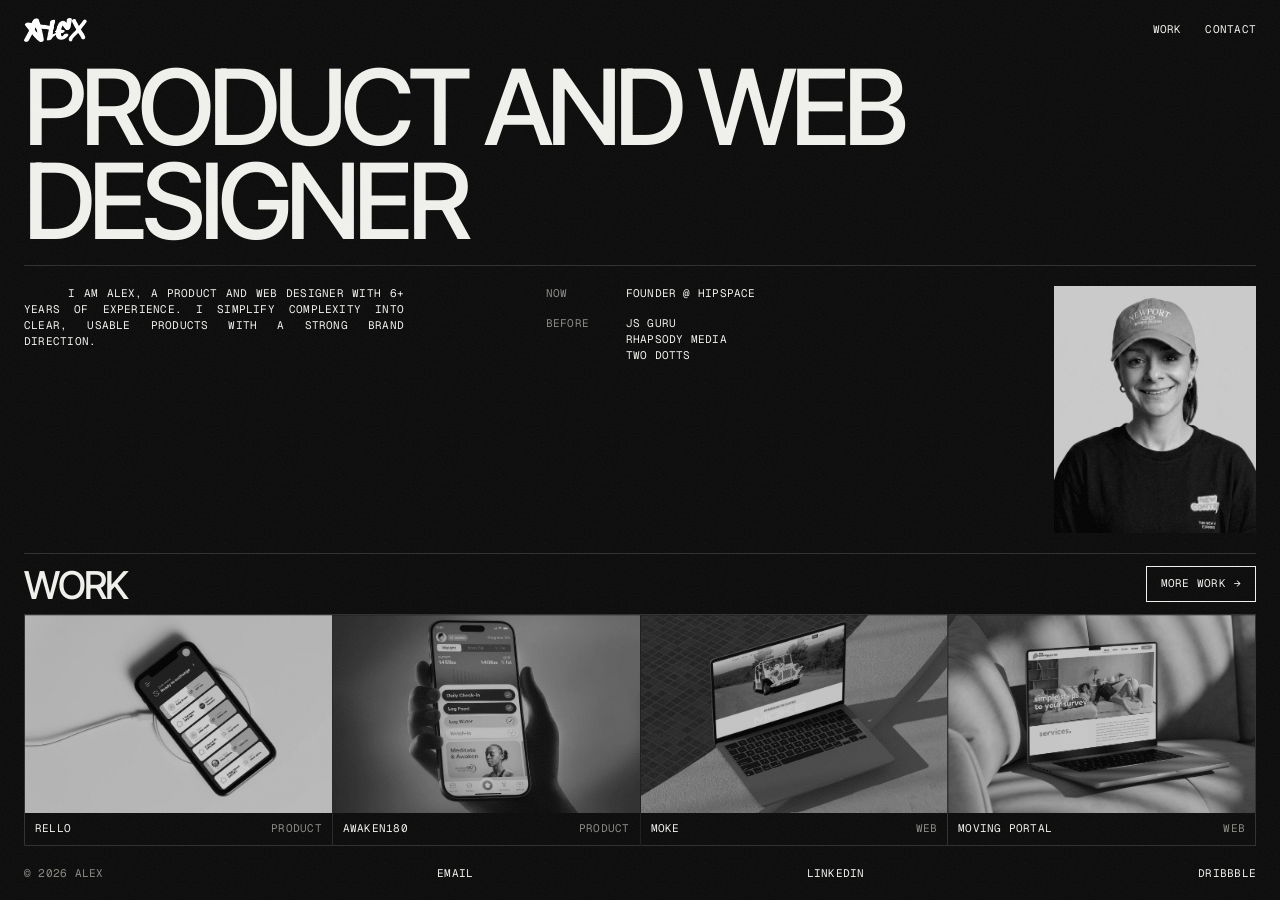
==== commit 151cfb59: "Remove preloader and add back link on work page Co-Authored-By: Claude Opus 5.5 <noreply@anthropic.c" ====
--- a/index.html
+++ b/index.html
@@ -27,12 +27,6 @@
 <script>document.documentElement.classList.add('js');</script>
 </head>
 <body class="t">
-
-<!-- PRELOADER -->
-<div class="loader" aria-hidden="true">
-  <div class="loader-row loader-bottom"><span>LOADING</span><span class="loader-count">000</span></div>
-  <div class="loader-bar"><i></i></div>
-</div>
 
 <div class="cursor" aria-hidden="true"></div>
 <div class="grain" aria-hidden="true"></div>
--- a/site.css
+++ b/site.css
@@ -204,6 +204,7 @@
 /* ---------- CASE STUDY ---------- */
 .cs-top { display: flex; justify-content: space-between; align-items: center; padding-top: 48px; color: var(--dim); }
 .cs-top a { color: var(--fg); position: relative; }
+.cs-top + .p-head { padding-top: 10px; }
 .cs-name { padding: 10px 0 18px; border-bottom: 1px solid var(--line); display: grid; grid-template-columns: 1fr auto; align-items: end; gap: 24px; }
 .cs-name .big { font-size: clamp(52px, 11vw, 200px); }
 .btn-t { display: inline-flex; align-items: center; gap: 10px; border: 1px solid var(--fg); padding: 11px 16px; white-space: nowrap; transition: background .3s ease, color .3s ease; }
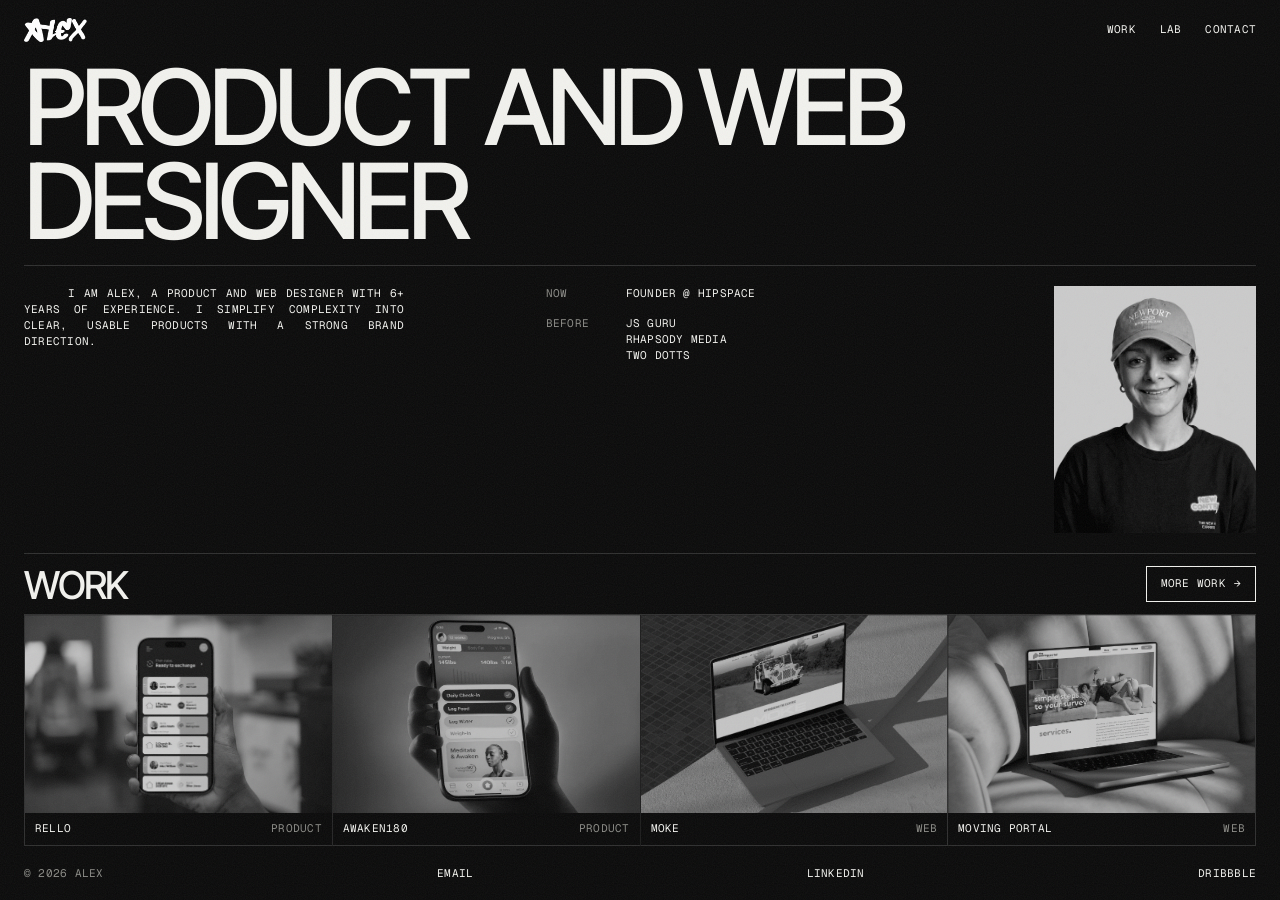
==== commit 28aa5e45: "Add Lab page and update Rello case study images - New Lab page (coming soon) linked from nav on all " ====
--- a/index.html
+++ b/index.html
@@ -38,6 +38,7 @@
     <a href="index.html" class="mark rv"><img src="assets/logo-11.png" alt="Alex"></a>
     <div class="tnav-links rv">
       <a href="work.html" data-scramble>WORK</a>
+      <a href="lab.html" data-scramble>LAB</a>
       <a href="https://calendar.app.google/RJrpbeE9GZRz7fCt5" target="_blank" rel="noopener" data-scramble>CONTACT</a>
     </div>
   </nav>
@@ -70,7 +71,7 @@
     </div>
     <div class="grid">
       <a href="case-study-rello.html" class="card">
-        <div class="card-img"><img src="assets/project-rello.webp" alt="Rello" decoding="async"></div>
+        <div class="card-img"><img src="assets/rello-cover.jpg" alt="Rello" decoding="async"></div>
         <div class="card-meta mono"><span>RELLO</span><span>PRODUCT</span></div>
       </a>
       <a href="case-study-awaken180.html" class="card">
--- a/site.css
+++ b/site.css
@@ -268,3 +268,93 @@
 }
 .w-desc { margin: 0; }
 .cs-next .big { display: block; }
+
+/* ---------- LAB: masonry mreža eksperimenata ---------- */
+.lab-grid { columns: 4 240px; column-gap: 20px; padding-top: 40px; }
+.lab-item { break-inside: avoid; margin: 0 0 28px; }
+.lab-media { position: relative; overflow: hidden; border-radius: 6px; background: #151515; }
+.lab-media img, .lab-ph { display: block; width: 100%; transition: transform 1s var(--ease-out); }
+.lab-media img { height: auto; }
+.lab-item:hover .lab-media img, .lab-item:hover .lab-ph { transform: scale(1.04); }
+.lab-item figcaption { display: flex; justify-content: space-between; gap: 12px; padding-top: 10px; }
+.lab-item figcaption span:last-child { color: var(--dim); }
+
+/* privremeni placeholderi */
+.lab-ph { position: relative; }
+.lab-ph::after { content: 'PLACEHOLDER'; position: absolute; left: 10px; bottom: 8px; font: 10px 'Geist Mono', monospace; letter-spacing: .04em; opacity: .55; }
+.ph-1 { background: radial-gradient(120% 80% at 30% 20%, #3a3a3a 0, #0d0d0d 60%), #000; color: #fff; }
+.ph-2 { background: linear-gradient(135deg, #f6d1b8, #b9c6f2 45%, #e9b7c9 70%, #fff); color: #000; }
+.ph-3 { background: linear-gradient(90deg, #2b2bd9 0 62%, #d24dd9 62% 100%); color: #fff; }
+.ph-4 { background: radial-gradient(40% 25% at 50% 70%, #1a1a1a 0 60%, transparent 62%), #e6e6e3; color: #000; }
+.ph-5 { background: repeating-linear-gradient(90deg, #9a9a9a 0 2px, transparent 2px 25%), repeating-linear-gradient(0deg, #9a9a9a 0 2px, #f2f2ee 2px 33%); color: #000; }
+.ph-6 { background: #fff; color: #000; }
+.ph-7 { background: repeating-linear-gradient(60deg, transparent 0 18px, #ff5a1f 18px 19px), repeating-linear-gradient(-60deg, transparent 0 18px, #ff5a1f 18px 19px), #0b1416; color: #fff; }
+.ph-8 { background: linear-gradient(180deg, var(--acc), #1f6b3a); color: #000; }
+
+@media (max-width: 760px) {
+  .lab-grid { columns: 2; column-gap: 12px; padding-top: 24px; }
+  .lab-item { margin-bottom: 20px; }
+  .lab-item figcaption span:last-child { display: none; }
+}
+.ph-site, .ph-site-2 { color: #000; background-color: #f2f2ee; background-repeat: no-repeat; }
+.ph-site {
+  background-image: linear-gradient(#111,#111), linear-gradient(#bdbdb8,#bdbdb8), linear-gradient(#111,#111), linear-gradient(#111,#111), linear-gradient(135deg,#d9d9d4,#b9c6f2);
+  background-size: 14% 2.5%, 30% 1.5%, 62% 9%, 44% 9%, 88% 42%;
+  background-position: 6% 5%, 94% 5.5%, 6% 20%, 6% 31%, 50% 82%;
+}
+.ph-site-2 {
+  background-image: linear-gradient(#111,#111), linear-gradient(#d9d9d4,#d9d9d4), linear-gradient(#d9d9d4,#d9d9d4), linear-gradient(#d9d9d4,#d9d9d4), linear-gradient(#111,#111);
+  background-size: 40% 6%, 27% 36%, 27% 36%, 27% 36%, 88% 18%;
+  background-position: 6% 8%, 6% 42%, 50% 42%, 94% 42%, 50% 88%;
+}
+
+/* badge na karticama sa više slika */
+.lab-media { cursor: pointer; }
+.lab-badge { position: absolute; top: 10px; right: 10px; z-index: 1; padding: 4px 7px; border-radius: 3px; background: var(--bg); color: var(--fg); }
+.lab-item:focus-visible { outline: 1px solid var(--fg); outline-offset: 4px; }
+
+/* ---------- LAB: lightbox ---------- */
+.lab-lb {
+  position: fixed; inset: 0; z-index: 90; background: rgba(10,10,10,.97); display: grid; grid-template-rows: auto minmax(0,1fr);
+  opacity: 0; visibility: hidden; transition: opacity .45s ease, visibility 0s linear .45s;
+}
+.lab-lb.open { opacity: 1; visibility: visible; transition: opacity .45s ease; }
+.lab-lb-bar { display: grid; grid-template-columns: 1fr auto 1fr; align-items: center; padding: 18px var(--pad); }
+.lab-lb-count { color: var(--dim); }
+.lab-lb button { font: inherit; color: var(--fg); background: none; border: 0; padding: 0; cursor: pointer; }
+.lab-lb-close { justify-self: end; position: relative; }
+.lab-lb-stage { position: relative; min-height: 0; padding: 0 var(--pad) 24px; }
+
+/* slajd režim */
+.lab-lb-stage > .lab-slide {
+  position: absolute; inset: 0 calc(var(--pad) + 56px) 24px; display: flex; align-items: center; justify-content: center;
+  opacity: 0; transform: scale(.97); transition: opacity .5s ease, transform .7s var(--ease-out); pointer-events: none;
+}
+.lab-lb-stage > .lab-slide.on { opacity: 1; transform: none; pointer-events: auto; }
+.lab-slide img, .lab-slide .lab-ph { max-width: 100%; max-height: 100%; border-radius: 6px; }
+.lab-slide img { width: auto; height: auto; object-fit: contain; }
+.lab-slide .lab-ph { height: 100%; width: auto; aspect-ratio: 4 / 3; }
+.lab-lb-nav { position: absolute; top: 50%; font-size: 22px !important; width: 48px; height: 48px; transition: transform .4s var(--ease), opacity .3s ease; }
+.lab-lb-prev { left: var(--pad); }
+.lab-lb-next { right: var(--pad); }
+.lab-lb-prev:hover { transform: translateX(-4px); }
+.lab-lb-next:hover { transform: translateX(4px); }
+.lab-lb.single .lab-lb-nav, .lab-lb.scroll .lab-lb-nav { display: none; }
+
+/* scroll režim (koncept sajta) */
+.lab-lb.scroll .lab-lb-stage { overflow-y: auto; overscroll-behavior: contain; }
+.lab-lb.scroll .lab-scroll { max-width: 1100px; margin: 0 auto; display: grid; gap: 0; border-radius: 6px; overflow: hidden; }
+.lab-scroll img { width: 100%; height: auto; display: block; }
+.lab-scroll .lab-ph { width: 100%; aspect-ratio: 16 / 10; }
+.lab-scroll .lab-ph::after { content: none; }
+body.lb-lock { overflow: hidden; }
+
+@media (max-width: 760px) {
+  .lab-lb-stage > .lab-slide { inset: 0 var(--pad) 24px; }
+  .lab-slide .lab-ph { width: 100%; height: auto; }
+  .lab-lb-nav { top: auto; bottom: 8px; }
+}
+@media (prefers-reduced-motion: reduce) {
+  .lab-lb, .lab-lb-stage > .lab-slide { transition: none !important; transform: none !important; }
+}
+.lab-soon { margin: 0; padding: 120px 0; text-align: center; color: var(--dim); }
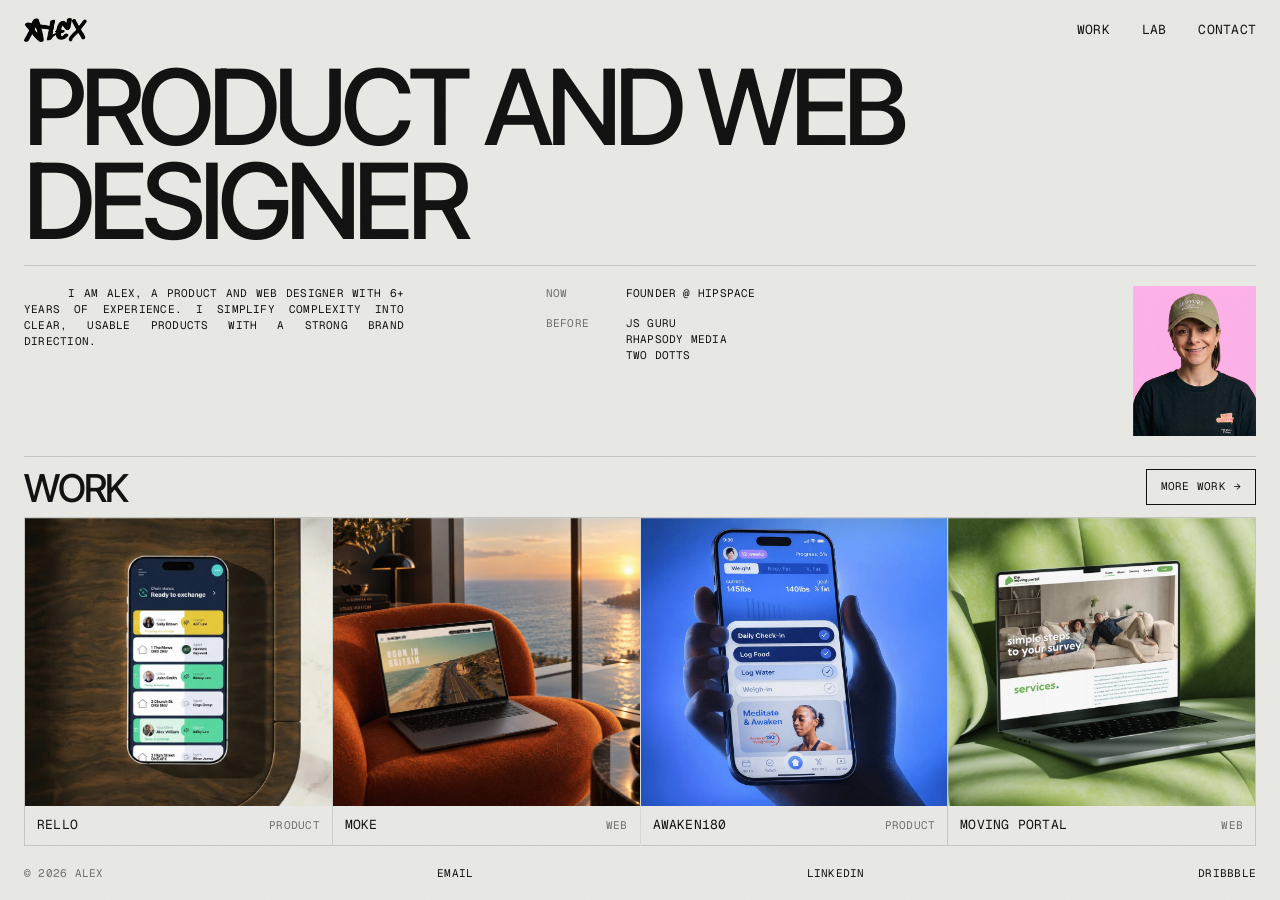
==== commit 6e53b8d8: "Light theme, work list, Lab tabs and refreshed case study images - Switch the site to a light theme " ====
--- a/index.html
+++ b/index.html
@@ -71,19 +71,19 @@
     </div>
     <div class="grid">
       <a href="case-study-rello.html" class="card">
-        <div class="card-img"><img src="assets/rello-cover.jpg" alt="Rello" decoding="async"></div>
+        <div class="card-img"><img src="assets/rello-phone.jpg" alt="Rello" decoding="async"></div>
         <div class="card-meta mono"><span>RELLO</span><span>PRODUCT</span></div>
+      </a>
+      <a href="case-study-moke.html" class="card">
+        <div class="card-img"><img src="assets/moke-cover.jpg" alt="Moke" decoding="async"></div>
+        <div class="card-meta mono"><span>MOKE</span><span>WEB</span></div>
       </a>
       <a href="case-study-awaken180.html" class="card">
         <div class="card-img"><img src="assets/project-awaken180.webp" alt="Awaken180" decoding="async"></div>
         <div class="card-meta mono"><span>AWAKEN180</span><span>PRODUCT</span></div>
       </a>
-      <a href="case-study-moke.html" class="card">
-        <div class="card-img"><img src="assets/project-moke.webp" alt="Moke" decoding="async"></div>
-        <div class="card-meta mono"><span>MOKE</span><span>WEB</span></div>
-      </a>
       <a href="case-study-moving-portal.html" class="card">
-        <div class="card-img"><img src="assets/moving-portal.png" alt="The Moving Portal" decoding="async"></div>
+        <div class="card-img"><img src="assets/moving-portal.jpg" alt="The Moving Portal" decoding="async"></div>
         <div class="card-meta mono"><span>MOVING PORTAL</span><span>WEB</span></div>
       </a>
     </div>
--- a/site.css
+++ b/site.css
@@ -2,10 +2,10 @@
    SAJT: crni tech / swiss stil (početna, work, case study)
    ===================================================================== */
 :root {
-  --bg: #0A0A0A;
-  --fg: #F2F2EE;
-  --dim: #8A8A85;
-  --line: rgba(242,242,238,0.16);
+  --bg: #E9E9E5;
+  --fg: #0F0F0F;
+  --dim: #6E6E69;
+  --line: rgba(15,15,15,0.16);
   --acc: #D9FF3F;
   --ease: cubic-bezier(.76,0,.24,1);
   --ease-out: cubic-bezier(.16,1,.3,1);
@@ -29,8 +29,8 @@
 /* ---------- NAV ---------- */
 .tnav { display: flex; justify-content: space-between; align-items: center; }
 .tnav .mark { display: inline-block; line-height: 0; }
-.tnav .mark img { height: 24px; width: auto; display: block; }
-.tnav-links { display: flex; gap: 24px; justify-content: flex-end; }
+.tnav .mark img { height: 24px; width: auto; display: block; filter: invert(1); }
+.tnav-links { display: flex; gap: 32px; justify-content: flex-end; font-size: 13px; }
 .tnav a { position: relative; }
 .tnav a::after, .foot a::after, .more span::after {
   content: ''; position: absolute; left: 0; right: 0; bottom: -2px; height: 1px; background: currentColor;
@@ -56,8 +56,7 @@
 .cv dt { color: var(--dim); }
 .cv dd { margin: 0; }
 .photo { grid-column: 10 / span 3; justify-self: end; margin: 0; height: 100%; min-height: 0; position: relative; display: flex; flex-direction: column; align-items: flex-end; }
-.photo img { height: 100%; width: auto; max-width: 100%; aspect-ratio: 928 / 1136; object-fit: cover; display: block; filter: grayscale(1) contrast(1.08); transition: filter .6s ease; }
-.photo:hover img { filter: grayscale(0) contrast(1); }
+.photo img { height: 100%; width: auto; max-width: 100%; aspect-ratio: 928 / 1136; object-fit: cover; display: block; }
 
 /* ---------- WORK ---------- */
 .work-head { display: flex; align-items: flex-end; justify-content: space-between; border-top: 1px solid var(--line); padding-top: 12px; margin-bottom: 12px; }
@@ -72,10 +71,12 @@
 
 .grid { display: grid; grid-template-columns: repeat(4, minmax(0,1fr)); border-top: 1px solid var(--line); border-left: 1px solid var(--line); }
 .card { display: block; border-right: 1px solid var(--line); border-bottom: 1px solid var(--line); position: relative; overflow: hidden; }
-.card-img { height: clamp(120px, 22vh, 280px); overflow: hidden; background: #151515; }
-.card-img img { width: 100%; height: 100%; object-fit: cover; display: block; filter: grayscale(1) brightness(.8); transform: scale(1.02); transition: filter .6s ease, transform 1s var(--ease-out); }
-.card:hover .card-img img { filter: grayscale(0) brightness(1); transform: scale(1.07); }
-.card-meta { display: grid; grid-template-columns: 1fr auto; gap: 8px; padding: 8px 10px; position: relative; transition: color .35s ease; }
+.card-img { height: clamp(150px, 32vh, 400px); overflow: hidden; background: #DADAD5; }
+.card-img img { width: 100%; height: 100%; object-fit: cover; display: block; transform: scale(1.02); transition: transform 1s var(--ease-out); }
+@media (max-height: 800px) { .card-img { height: clamp(150px, 27vh, 400px); } }
+.card:hover .card-img img { transform: scale(1.07); }
+.card-meta { display: grid; grid-template-columns: 1fr auto; align-items: baseline; gap: 8px; padding: 10px 12px; position: relative; transition: color .35s ease; }
+.card-meta span:first-child { font-size: 13px; }
 .card-meta span:last-child { color: var(--dim); transition: color .35s ease; }
 .card-meta::before { content: ''; position: absolute; inset: 0; background: var(--fg); transform: scaleY(0); transform-origin: bottom; transition: transform .45s var(--ease); z-index: -1; }
 .card-meta { z-index: 0; }
@@ -89,7 +90,7 @@
 
 /* ---------- GRAIN + CURSOR ---------- */
 .grain {
-  position: fixed; inset: -50%; pointer-events: none; z-index: 50; opacity: .07;
+  position: fixed; inset: -50%; pointer-events: none; z-index: 50; opacity: .05;
   background-image: url("data:image/svg+xml,%3Csvg xmlns='http://www.w3.org/2000/svg' width='160' height='160'%3E%3Cfilter id='n'%3E%3CfeTurbulence type='fractalNoise' baseFrequency='.9' numOctaves='2' stitchTiles='stitch'/%3E%3C/filter%3E%3Crect width='100%25' height='100%25' filter='url(%23n)'/%3E%3C/svg%3E");
   animation: grain .8s steps(4) infinite;
 }
@@ -144,6 +145,7 @@
   :root { --pad: 16px; }
   .screen { height: auto; min-height: 0; display: flex; flex-direction: column; gap: 28px; }
   .tnav .mark img { height: 18px; }
+  .tnav-links { gap: 20px; font-size: 12px; }
   .hero { grid-template-columns: 1fr; }
   .big { font-size: 13.5vw; }
   .mid { grid-template-columns: 1fr 1fr; gap: 24px 16px; }
@@ -179,27 +181,43 @@
 .p-head-meta { text-align: right; color: var(--dim); }
 .p-head-meta b { color: var(--fg); font-weight: 400; }
 
-/* ---------- WORK: lista projekata ---------- */
-.w-row { display: grid; grid-template-columns: minmax(0, 1.1fr) minmax(0, 1.4fr) 120px 40px; gap: 20px; align-items: center; }
-.w-row { position: relative; padding: 22px 0; border-bottom: 1px solid var(--line); isolation: isolate; }
-.w-row::before { content: ''; position: absolute; inset: 0 calc(var(--pad) * -1); background: var(--fg); transform: scaleY(0); transform-origin: bottom; transition: transform .5s var(--ease); z-index: -1; }
-.w-row:hover::before { transform: scaleY(1); transform-origin: top; }
-.w-row:hover, .w-row:hover .w-dim { color: var(--bg); }
-.w-row h2 { margin: 0; font-weight: 500; text-transform: uppercase; font-size: clamp(28px, 3.6vw, 56px); line-height: .9; letter-spacing: -0.05em; transition: transform .5s var(--ease-out); }
-.w-row:hover h2 { transform: translateX(12px); }
-.w-dim { color: var(--dim); transition: color .3s ease; }
-.w-arrow { justify-self: end; font-size: 18px; transition: transform .45s var(--ease); }
-.w-row:hover .w-arrow { transform: translateX(6px); }
-.w-thumb { display: none; }
-
-/* slika koja prati kursor */
-.w-preview {
-  position: fixed; left: 0; top: 0; width: 320px; aspect-ratio: 4 / 3; pointer-events: none; z-index: 40; overflow: hidden;
-  opacity: 0; transform: translate(-50%, -50%) scale(.85); transition: opacity .3s ease, transform .45s var(--ease-out); background: #151515;
-}
-.w-preview.on { opacity: 1; transform: translate(-50%, -50%) scale(1); }
-.w-preview img { position: absolute; inset: 0; width: 100%; height: 100%; object-fit: cover; opacity: 0; transition: opacity .35s ease; }
-.w-preview img.on { opacity: 1; }
+/* ---------- WORK: grid projekata ---------- */
+.w-grid { display: grid; grid-template-columns: repeat(3, minmax(0, 1fr)); gap: 36px 16px; }
+.w-card { display: block; }
+.w-thumb { aspect-ratio: 4 / 3; overflow: hidden; background: #DADAD5; }
+.w-thumb img { width: 100%; height: 100%; object-fit: cover; display: block; transform: scale(1.02); transition: transform 1s var(--ease-out); }
+.w-card:hover .w-thumb img { transform: scale(1.06); }
+.w-title { display: grid; grid-template-columns: minmax(0, 1fr) auto; align-items: end; gap: 16px; padding: 12px 0 8px; border-bottom: 1px solid var(--line); }
+.w-card h2 { margin: 0; font-weight: 500; text-transform: uppercase; font-size: clamp(18px, 1.6vw, 26px); line-height: .9; letter-spacing: -0.05em; transition: transform .5s var(--ease-out); }
+.w-card:hover h2 { transform: translateX(8px); }
+.w-cat { color: var(--dim); white-space: nowrap; }
+.w-arrow { display: inline-block; margin-left: 10px; font-style: normal; color: var(--fg); transition: transform .45s var(--ease); }
+.w-card:hover .w-arrow { transform: translateX(4px); }
+.w-desc { margin: 0; padding-top: 8px; max-width: 52ch; color: var(--dim); }
+@media (max-width: 1000px) { .w-grid { grid-template-columns: repeat(2, minmax(0, 1fr)); } }
+
+/* lista: red sa sličicom (skloni klasu w-list u work.html za grid) */
+.w-grid.w-list { grid-template-columns: minmax(0, 1fr); gap: 0; margin-top: 48px; border-top: 1px solid var(--line); }
+.w-list .w-card { display: grid; grid-template-columns: 168px minmax(0, 1fr) minmax(0, 1.3fr) 140px; gap: 28px; align-items: center; padding: 14px 0; border-bottom: 1px solid var(--line); position: relative; isolation: isolate; }
+.w-list .w-card::before { content: ''; position: absolute; inset: 0 calc(var(--pad) * -1); background: var(--fg); transform: scaleY(0); transform-origin: bottom; transition: transform .5s var(--ease); z-index: -1; }
+.w-list .w-card:hover::before { transform: scaleY(1); transform-origin: top; }
+.w-list .w-card:hover, .w-list .w-card:hover .w-cat, .w-list .w-card:hover .w-desc, .w-list .w-card:hover .w-arrow { color: var(--bg); }
+.w-list .w-title { display: contents; }
+.w-list .w-card h2 { font-size: clamp(22px, 2.4vw, 36px); }
+.w-list .w-cat { grid-column: 4; grid-row: 1; justify-self: end; transition: color .3s ease; }
+.w-list .w-desc { grid-column: 3; grid-row: 1; padding: 0; transition: color .3s ease; }
+@media (max-width: 900px) {
+  .w-list .w-card { grid-template-columns: 112px minmax(0, 1fr) auto; gap: 8px 16px; }
+  .w-list .w-thumb { grid-row: span 2; }
+  .w-list .w-cat { grid-column: 3; }
+  .w-list .w-desc { grid-column: 2 / -1; grid-row: 2; }
+}
+@media (max-width: 560px) {
+  .w-list .w-card { grid-template-columns: 88px minmax(0, 1fr); }
+  .w-list .w-thumb { grid-row: span 3; }
+  .w-list .w-cat { justify-self: start; grid-column: 2; grid-row: 2; }
+  .w-list .w-desc { grid-row: 3; }
+}
 
 /* ---------- CASE STUDY ---------- */
 .cs-top { display: flex; justify-content: space-between; align-items: center; padding-top: 48px; color: var(--dim); }
@@ -223,12 +241,14 @@
 .spec dd { margin: 0; }
 .cs-text h3 { margin: 0 0 10px; font-weight: 400; color: var(--dim); }
 .cs-text h3 span { color: var(--fg); }
-.cs-text p { margin: 0; font-size: 14.5px; line-height: 1.65; color: #CFCFC9; }
+.cs-text p { margin: 0; font-size: 14.5px; line-height: 1.65; color: #2E2E2B; }
 .cs-text + .cs-text { margin-top: -8px; }
 
 .cs-media { display: grid; gap: 20px; }
 .cs-media figure { margin: 0; }
-.cs-media img { width: 100%; height: auto; display: block; background: #151515; }
+.cs-media img { width: 100%; height: auto; display: block; background: #DADAD5; }
+.cs-pair { display: grid; grid-template-columns: repeat(2, minmax(0, 1fr)); gap: 20px; }
+.cs-pair img { aspect-ratio: 9 / 10; height: 100%; object-fit: cover; }
 
 .cs-next { display: block; margin-top: 120px; border-top: 1px solid var(--line); padding-top: 14px; position: relative; }
 .cs-next .mono { color: var(--dim); }
@@ -236,26 +256,21 @@
 .cs-next .big { font-size: clamp(48px, 10vw, 180px); transition: transform .6s var(--ease-out); }
 .cs-next:hover .big { transform: translateX(16px); }
 .cs-next-img { width: clamp(140px, 18vw, 280px); aspect-ratio: 4 / 3; overflow: hidden; }
-.cs-next-img img { width: 100%; height: 100%; object-fit: cover; display: block; filter: grayscale(1); transition: filter .6s ease, transform 1s var(--ease-out); }
-.cs-next:hover .cs-next-img img { filter: none; transform: scale(1.06); }
+.cs-next-img img { width: 100%; height: 100%; object-fit: cover; display: block; transition: transform 1s var(--ease-out); }
+.cs-next:hover .cs-next-img img { transform: scale(1.06); }
 
 /* otkrivanje na skrol */
-.js .sr { clip-path: inset(0 0 100% 0); transition: clip-path 1.2s var(--ease); }
-.js .sr.in { clip-path: inset(0 0 0 0); }
+.js .sr { opacity: 0; transform: translateY(12px); transition: opacity .5s ease, transform .6s var(--ease-out); }
+.js .sr.in { opacity: 1; transform: none; }
 .js .sf { opacity: 0; transform: translateY(16px); transition: opacity .9s ease, transform .9s var(--ease-out); }
 .js .sf.in { opacity: 1; transform: none; }
 
 @media (max-width: 900px) {
   .cs-body { grid-template-columns: minmax(0, 1fr); }
   .cs-info { position: static; }
-  .w-row { grid-template-columns: minmax(0, 1fr) 24px; row-gap: 10px; padding: 18px 0 22px; }
-  .w-row .w-desc { grid-column: 1 / 2; grid-row: 3; }
-  .w-row .w-cat { display: none; }
-  .w-row h2 { grid-column: 1 / 2; grid-row: 2; }
-  .w-thumb { display: block; grid-column: 1 / -1; grid-row: 1; aspect-ratio: 16 / 10; overflow: hidden; }
-  .w-thumb img { width: 100%; height: 100%; object-fit: cover; display: block; filter: grayscale(1); }
-  .w-row .w-arrow { grid-row: 2; grid-column: 2; }
-  .w-preview { display: none; }
+}
+@media (max-width: 700px) {
+  .w-grid { grid-template-columns: minmax(0, 1fr); row-gap: 36px; }
 }
 @media (max-width: 760px) {
   .p-head, .cs-name, .cs-next-row { grid-template-columns: minmax(0, 1fr); }
@@ -266,13 +281,19 @@
 @media (prefers-reduced-motion: reduce) {
   .js .sr, .js .sf { clip-path: none !important; opacity: 1 !important; transform: none !important; transition: none !important; }
 }
-.w-desc { margin: 0; }
 .cs-next .big { display: block; }
 
 /* ---------- LAB: masonry mreža eksperimenata ---------- */
-.lab-grid { columns: 4 240px; column-gap: 20px; padding-top: 40px; }
+.lab-tabs { display: flex; flex-wrap: wrap; gap: 8px; padding-top: 32px; font-size: 13px; }
+.lab-tab { font: inherit; letter-spacing: inherit; text-transform: inherit; color: var(--dim); background: none; border: 1px solid var(--line); padding: 8px 14px; cursor: pointer; transition: color .3s ease, background .3s ease, border-color .3s ease; }
+.lab-tab:hover { color: var(--fg); border-color: var(--fg); }
+.lab-tab.is-active { background: var(--fg); color: var(--bg); border-color: var(--fg); }
+.lab-tab sup { margin-left: 4px; font-size: 9px; top: 0; }
+.lab-tab[hidden], .lab-item[hidden] { display: none; }
+.lab-tabs + .lab-grid { padding-top: 28px; }
+.lab-grid { columns: 4 220px; column-gap: 20px; padding-top: 40px; }
 .lab-item { break-inside: avoid; margin: 0 0 28px; }
-.lab-media { position: relative; overflow: hidden; border-radius: 6px; background: #151515; }
+.lab-media { position: relative; overflow: hidden; border-radius: 6px; background: #DADAD5; }
 .lab-media img, .lab-ph { display: block; width: 100%; transition: transform 1s var(--ease-out); }
 .lab-media img { height: auto; }
 .lab-item:hover .lab-media img, .lab-item:hover .lab-ph { transform: scale(1.04); }
@@ -293,6 +314,8 @@
 
 @media (max-width: 760px) {
   .lab-grid { columns: 2; column-gap: 12px; padding-top: 24px; }
+  .lab-tabs { font-size: 11px; padding-top: 24px; }
+  .lab-tab { padding: 7px 10px; }
   .lab-item { margin-bottom: 20px; }
   .lab-item figcaption span:last-child { display: none; }
 }
@@ -315,7 +338,7 @@
 
 /* ---------- LAB: lightbox ---------- */
 .lab-lb {
-  position: fixed; inset: 0; z-index: 90; background: rgba(10,10,10,.97); display: grid; grid-template-rows: auto minmax(0,1fr);
+  position: fixed; inset: 0; z-index: 90; --fg: #F2F2EE; --dim: #8A8A85; color: var(--fg); background: rgba(10,10,10,.97); display: grid; grid-template-rows: auto minmax(0,1fr);
   opacity: 0; visibility: hidden; transition: opacity .45s ease, visibility 0s linear .45s;
 }
 .lab-lb.open { opacity: 1; visibility: visible; transition: opacity .45s ease; }
@@ -358,3 +381,4 @@
   .lab-lb, .lab-lb-stage > .lab-slide { transition: none !important; transform: none !important; }
 }
 .lab-soon { margin: 0; padding: 120px 0; text-align: center; color: var(--dim); }
+
